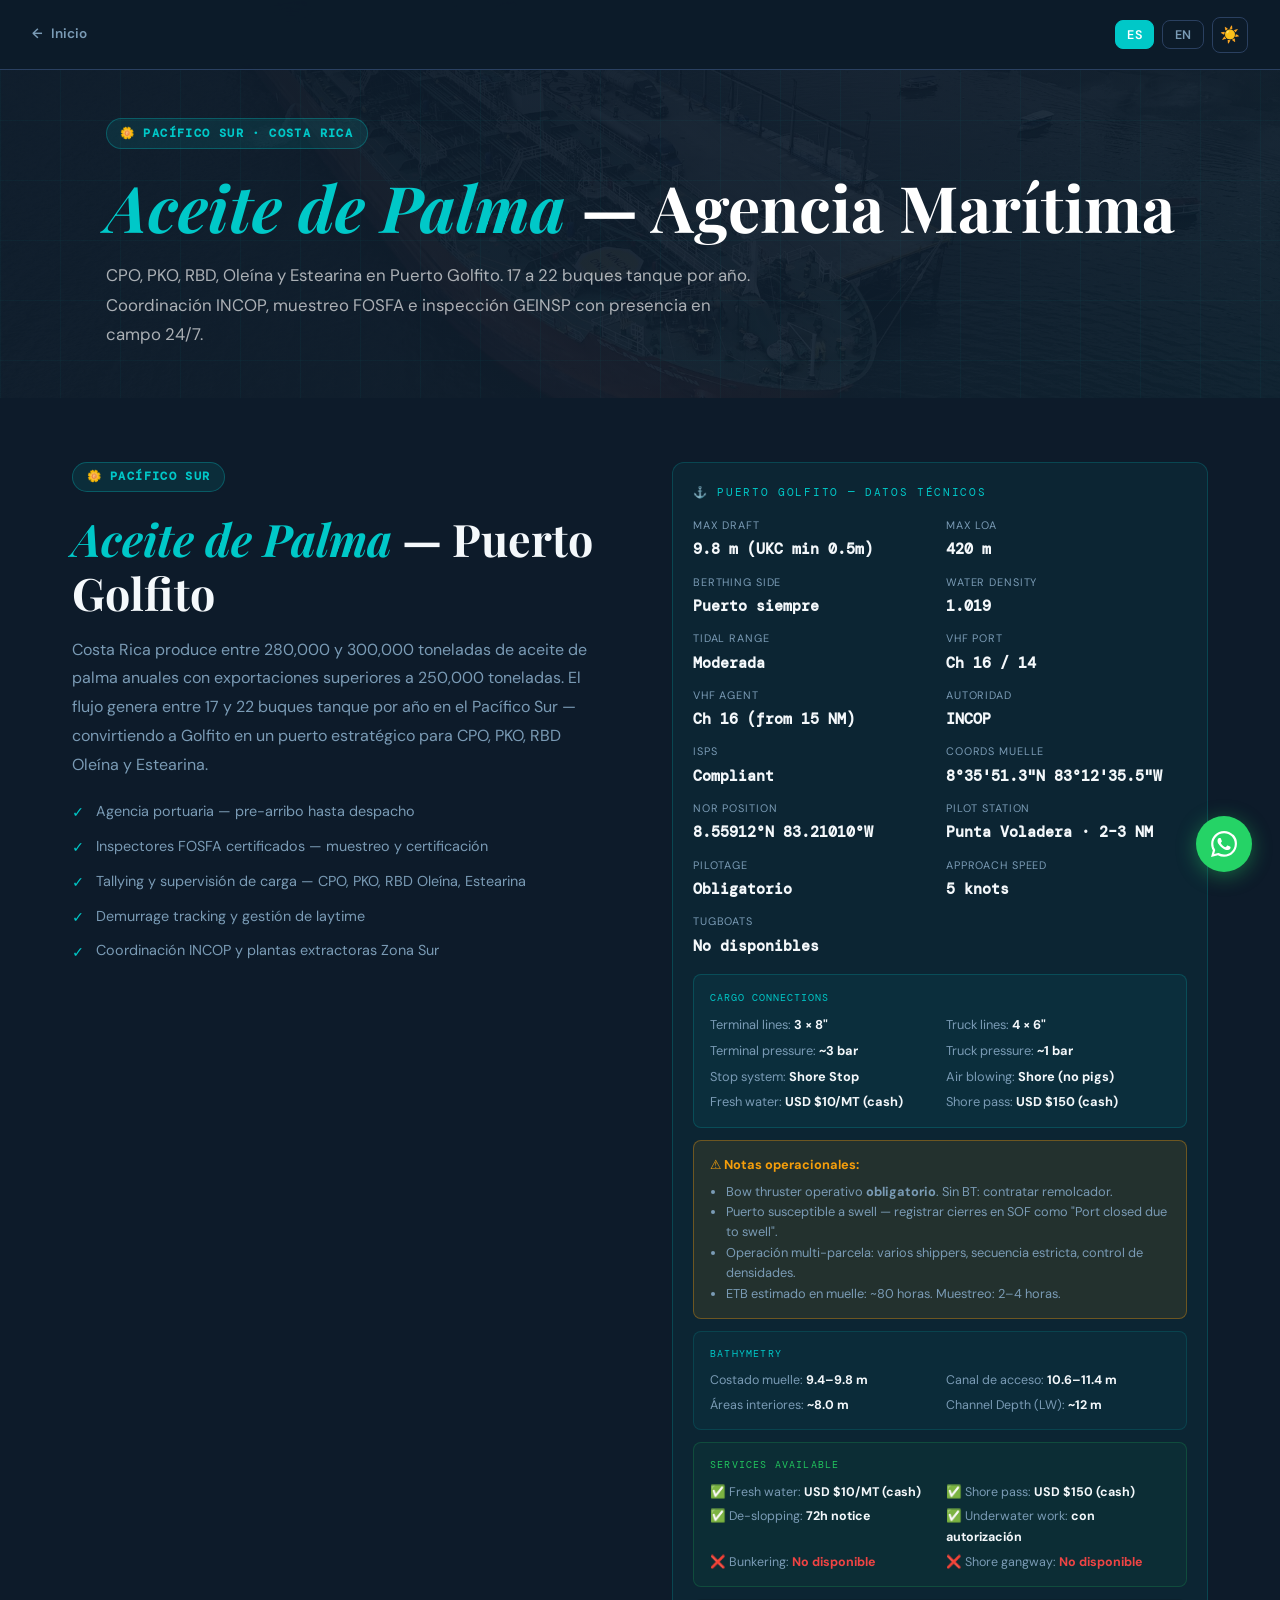
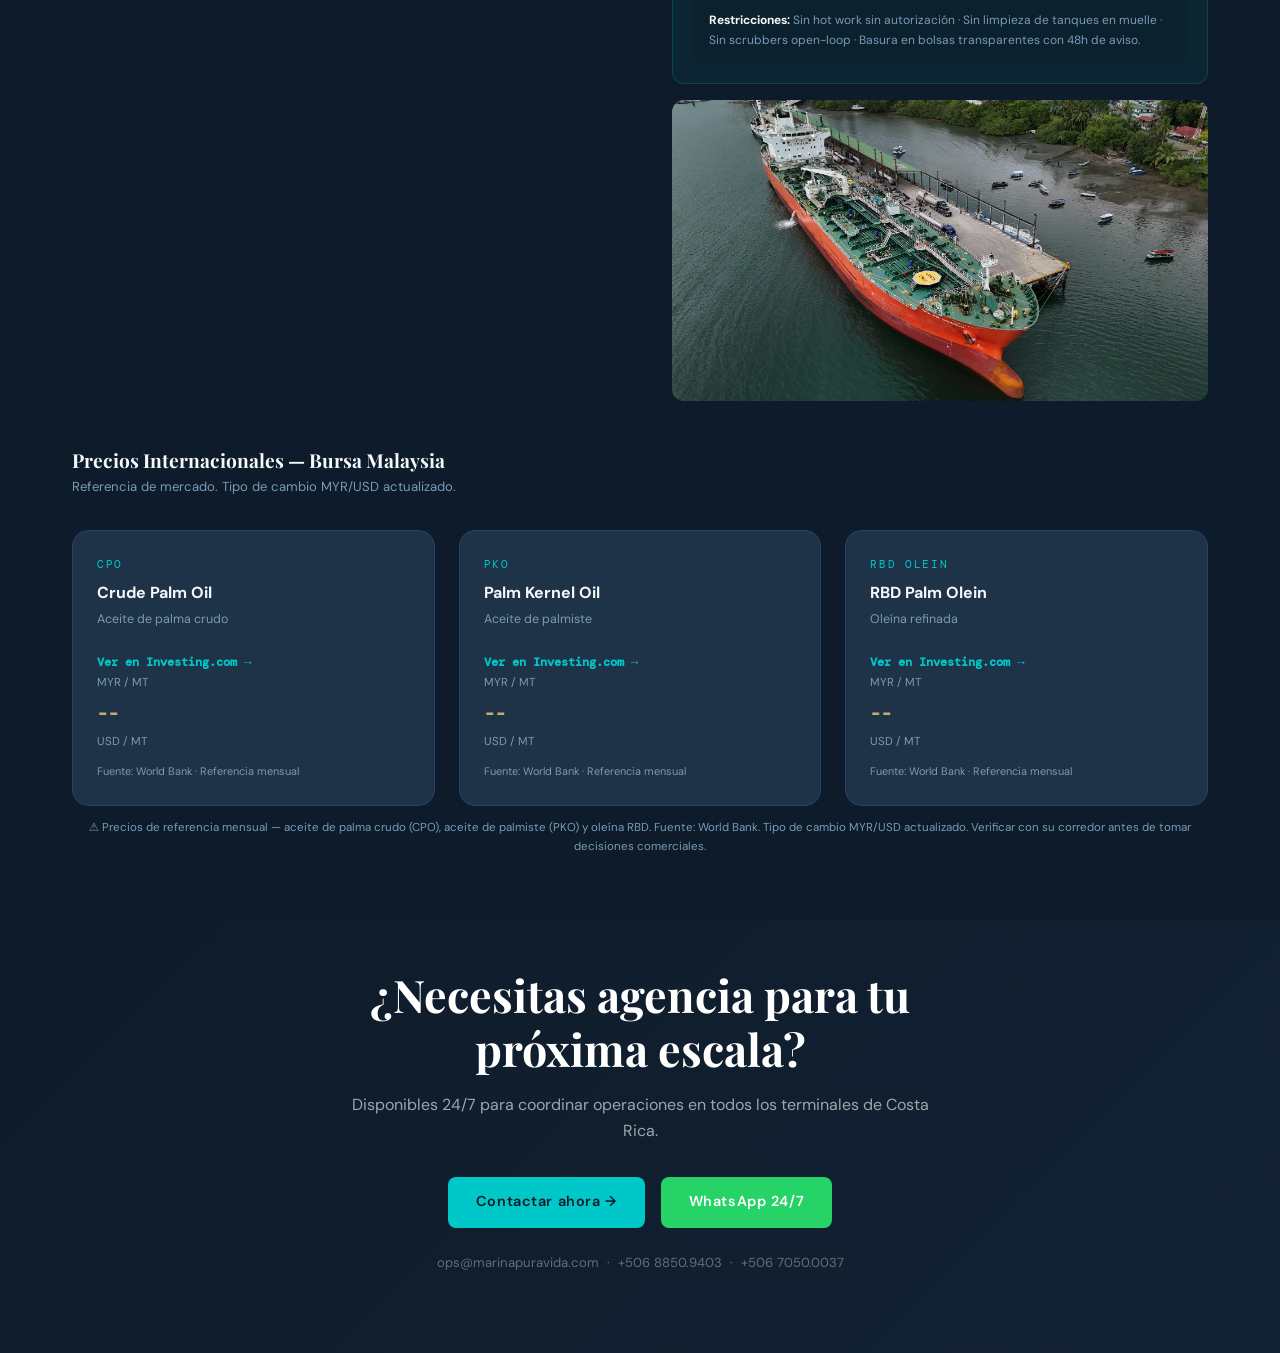
==== palm.html @ 6eb3561d "Add files via upload" ====
<!DOCTYPE html>
<html lang="es" data-theme="dark" data-lang="es">
<head>
  <meta charset="UTF-8">
  <meta name="viewport" content="width=device-width, initial-scale=1.0">
  <title>Palm Oil Shipping Agent — Golfito & Caldera, Costa Rica | Marina Pura Vida</title>
  <meta name="description" content="Specialized palm oil shipping agent in Costa Rica. CPO, PKO, RBD operations at Port Golfito and Caldera. FOSFA sampling, INCOP coordination, 24/7 on-ground presence. 23+ years experience.">
  <meta name="keywords" content="palm oil shipping agent costa rica,CPO tanker golfito,PKO costa rica,RBD olein shipping,aceite palma golfito agencia,FOSFA costa rica,INCOP golfito,palm oil export costa rica,tanker agent golfito caldera">
  <link rel="canonical" href="https://marinapuravida.com/palm.html">
  <link rel="preconnect" href="https://fonts.googleapis.com">
  <link href="https://fonts.googleapis.com/css2?family=Playfair+Display:ital,wght@0,700;1,400&family=DM+Sans:wght@300;400;500;600&family=DM+Mono:wght@400;500&display=swap" rel="stylesheet">
  <link rel="stylesheet" href="assets/css/style.css">
  <style>
    body{background:var(--bg)}
    .tk-nav{position:fixed;top:0;left:0;right:0;z-index:1000;background:var(--nav-bg);backdrop-filter:blur(12px);border-bottom:1px solid var(--border);height:70px;display:flex;align-items:center;padding:0 2rem;justify-content:space-between}
    .tk-nav a{color:var(--text2);font-size:.85rem;font-weight:600;display:flex;align-items:center;gap:.5rem;transition:color .2s;text-decoration:none}
    .tk-nav a:hover{color:var(--cyan)}
    .tk-hero{padding-top:70px;min-height:380px;position:relative;display:flex;align-items:center;overflow:hidden;background:linear-gradient(135deg,var(--navy) 0%,var(--navy-mid) 60%,#0A2535 100%)}
    .tk-hero-bg{position:absolute;inset:0;z-index:0}
    .tk-hero-bg img{width:100%;height:100%;object-fit:cover;opacity:.2;filter:saturate(.6)}
    .tk-hero-bg::after{content:'';position:absolute;inset:0;background:linear-gradient(135deg,rgba(13,27,42,.85) 0%,rgba(13,27,42,.5) 100%)}
    .tk-grid-bg{position:absolute;inset:0;z-index:1;background-image:linear-gradient(rgba(0,200,200,.04) 1px,transparent 1px),linear-gradient(90deg,rgba(0,200,200,.04) 1px,transparent 1px);background-size:60px 60px}
    .tk-hero-c{position:relative;z-index:2;max-width:1200px;margin:0 auto;padding:3rem 2rem}
    .tk-hero-c h1{color:#fff;margin-bottom:1rem}
    .tk-hero-c h1 em{color:var(--cyan);font-style:italic}
    .tk-hero-c p{color:rgba(255,255,255,.65);font-size:1.05rem;max-width:650px;line-height:1.75}
    .stag{display:inline-flex;align-items:center;gap:.5rem;background:rgba(0,200,200,.1);border:1px solid rgba(0,200,200,.3);color:var(--cyan);padding:.3rem .85rem;border-radius:100px;font-size:.72rem;font-weight:700;letter-spacing:.12em;text-transform:uppercase;font-family:var(--font-mono);margin-bottom:1.25rem}
    .tk-sec{padding:4rem 0}
    .tk-sec-alt{background:var(--bg2)}
    .tk-c{max-width:1200px;margin:0 auto;padding:0 2rem}
    .tk-2col{display:grid;grid-template-columns:1fr 1fr;gap:4rem;align-items:start}
    .price-grid{display:grid;grid-template-columns:repeat(3,1fr);gap:1.5rem;margin-top:2rem}
    .price-card{background:var(--surface);border:1px solid var(--border);border-radius:16px;padding:1.5rem;transition:all .25s}
    .price-card:hover{border-color:rgba(0,200,200,.4);box-shadow:0 8px 32px rgba(0,0,0,.15)}
    .pc-lbl{font-family:var(--font-mono);font-size:.7rem;letter-spacing:.15em;text-transform:uppercase;color:var(--cyan);margin-bottom:.4rem}
    .pc-name{font-weight:700;font-size:1rem;color:var(--text);margin-bottom:.2rem}
    .pc-sub{font-size:.78rem;color:var(--muted);margin-bottom:1rem}
    .pc-main{font-family:var(--font-mono);font-size:1.8rem;font-weight:600;color:var(--cyan);line-height:1}
    .pc-unit{font-size:.72rem;color:var(--muted);margin-top:.2rem}
    .pc-src{font-size:.68rem;color:var(--muted);margin-top:.75rem}
    .pc-link a{color:var(--cyan);font-size:.82rem;text-decoration:none;font-weight:600}
    .pd{background:rgba(0,200,200,.06);border:1px solid rgba(0,200,200,.2);border-radius:12px;padding:1.25rem}
    .pd-title{font-family:var(--font-mono);font-size:.7rem;letter-spacing:.15em;text-transform:uppercase;color:var(--cyan);margin-bottom:1rem}
    .pd-grid{display:grid;grid-template-columns:1fr 1fr;gap:.75rem}
    .pd-grid dt{font-size:.68rem;color:var(--muted);text-transform:uppercase;letter-spacing:.08em}
    .pd-grid dd{font-family:var(--font-mono);font-size:.92rem;font-weight:600;color:var(--text);margin-top:.15rem}
    .svc-list{display:flex;flex-direction:column;gap:.6rem;margin-top:1.25rem}
    .svc-i{display:flex;align-items:flex-start;gap:.75rem;font-size:.9rem;color:var(--text2)}
    .svc-ic{color:var(--cyan);flex-shrink:0;margin-top:.1rem}
    .sw-widget{background:var(--surface);border:1px solid var(--border);border-radius:16px;padding:2rem;margin-top:3rem}
    .sw-header{display:flex;align-items:center;justify-content:space-between;margin-bottom:1.5rem;flex-wrap:wrap;gap:1rem}
    .sw-title{color:var(--text);font-family:var(--font-display);font-size:1.2rem}
    .sw-coords{font-family:var(--font-mono);font-size:.7rem;color:var(--muted)}
    .sw-grid{display:grid;grid-template-columns:repeat(4,1fr);gap:1rem}
    .sw-item{background:rgba(255,255,255,.04);border:1px solid rgba(255,255,255,.08);border-radius:10px;padding:1.25rem;text-align:center}
    .sw-lbl{font-size:.68rem;text-transform:uppercase;letter-spacing:.12em;color:var(--muted);margin-bottom:.5rem;font-family:var(--font-mono)}
    .sw-val{font-family:var(--font-mono);font-size:1.8rem;font-weight:600;color:var(--text);line-height:1}
    .sw-unit{font-size:.72rem;color:var(--muted);margin-top:.2rem}
    .sw-card{font-size:.82rem;color:var(--cyan);margin-top:.25rem;font-weight:600}
    .semaforo{margin-top:1.5rem;padding:1.25rem 1.5rem;border-radius:10px;display:flex;align-items:center;gap:1rem;border:1px solid transparent;transition:all .5s}
    .sf-dot{width:18px;height:18px;border-radius:50%;flex-shrink:0;animation:pulse 2s infinite}
    .sf-green {background:rgba(34,197,94,.12);border-color:rgba(34,197,94,.3)}
    .sf-yellow{background:rgba(245,158,11,.12);border-color:rgba(245,158,11,.3)}
    .sf-red   {background:rgba(239,68,68,.12);border-color:rgba(239,68,68,.3)}
    .dot-green {background:#22C55E}
    .dot-yellow{background:#F59E0B}
    .dot-red   {background:#EF4444}
    .sf-txt{flex:1}
    .sf-status{font-weight:700;font-size:.95rem;color:var(--text)}
    .sf-detail{font-size:.82rem;color:rgba(255,255,255,.55);margin-top:.2rem}
    .sf-disc{margin-top:1rem;font-size:.72rem;color:rgba(255,255,255,.3);padding:.75rem;background:rgba(255,255,255,.03);border-radius:8px;line-height:1.6}
    .cta-bar{background:linear-gradient(135deg,var(--navy) 0%,var(--navy-mid) 100%);padding:3rem 2rem;text-align:center}
    .cta-bar h2{color:#fff;margin-bottom:1rem}
    .cta-bar p{color:rgba(255,255,255,.6);margin-bottom:2rem}
    .btn-row{display:flex;gap:1rem;justify-content:center;flex-wrap:wrap}
    @media(max-width:768px){.tk-2col{grid-template-columns:1fr}.price-grid{grid-template-columns:1fr}.sw-grid{grid-template-columns:1fr 1fr}}
    @media(max-width:480px){.sw-grid{grid-template-columns:1fr}}
  
    /* ── Light mode fixes ── */
    [data-theme="light"] .sw-item{background:rgba(0,0,0,.04);border:1px solid rgba(0,0,0,.1)}
    [data-theme="light"] .sw-val{color:#0D1B2A}
    [data-theme="light"] .sw-lbl{color:#4d6a80}
    [data-theme="light"] .sw-unit{color:#4d6a80}
    [data-theme="light"] .sf-detail{color:rgba(0,0,0,.55)}
    [data-theme="light"] .sf-disc{color:rgba(0,0,0,.45);background:rgba(0,0,0,.04)}
    [data-theme="light"] .sf-status{color:#0D1B2A}
    [data-theme="light"] .sw-title{color:#0D1B2A}
    [data-theme="light"] .sw-coords{color:#4d6a80}
    [data-theme="light"] .sw-widget{background:#fff;border-color:rgba(0,0,0,.1)}
    [data-theme="light"] .sw-card{color:var(--cyan-dark)}
    </style>
</head>
<body>

<nav class="tk-nav">
  <a href="index.html">&#8592; <span class="es">Inicio</span><span class="en">Home</span></a>
  <div style="display:flex;gap:.5rem;align-items:center">
    <button class="nav-btn lang-btn lang-active" data-lang="es">ES</button>
    <button class="nav-btn lang-btn" data-lang="en">EN</button>
    <button class="theme-toggle" id="theme-toggle" aria-label="Toggle theme">&#9728;&#65039;</button>
  </div>
</nav>

<section class="tk-hero">
  <div class="tk-hero-bg"><img src="assets/img/tanker-golfito.webp" alt="Palm oil tanker operations Golfito Costa Rica"></div>
  <div class="tk-grid-bg"></div>
  <div class="tk-hero-c">
    <div class="stag">&#127804; <span class="es">Pacífico Sur · Costa Rica</span><span class="en">South Pacific · Costa Rica</span></div>
    <h1><span class="es"><em>Aceite de Palma</em> — Agencia Marítima</span><span class="en"><em>Palm Oil</em> — Maritime Agency</span></h1>
    <p><span class="es">CPO, PKO, RBD, Oleína y Estearina en Puerto Golfito. 17 a 22 buques tanque por año. Coordinación INCOP, muestreo FOSFA e inspección GEINSP con presencia en campo 24/7.</span><span class="en">CPO, PKO, RBD, Olein and Stearin at Port Golfito. 17 to 22 tanker vessels per year. INCOP coordination, FOSFA sampling and GEINSP inspection with 24/7 on-ground presence.</span></p>
  </div>
</section>

<!-- PACIFIC / GOLFITO -->
<section class="tk-sec">
  <div class="tk-c">
    <div class="tk-2col">
      <div>
        <div class="stag">&#127804; <span class="es">Pac&iacute;fico Sur</span><span class="en">South Pacific</span></div>
        <h2><span class="es"><em style="font-style:italic;color:var(--cyan)">Aceite de Palma</em> &mdash; Puerto Golfito</span><span class="en"><em style="font-style:italic;color:var(--cyan)">Palm Oil</em> &mdash; Port Golfito</span></h2>
        <p style="color:var(--text2);margin-top:1rem;line-height:1.8"><span class="es">Costa Rica produce entre 280,000 y 300,000 toneladas de aceite de palma anuales con exportaciones superiores a 250,000 toneladas. El flujo genera entre 17 y 22 buques tanque por a&ntilde;o en el Pac&iacute;fico Sur &mdash; convirtiendo a Golfito en un puerto estrat&eacute;gico para CPO, PKO, RBD Ole&iacute;na y Estearina.</span><span class="en">Costa Rica produces 280,000&ndash;300,000 tons of palm oil annually with exports exceeding 250,000 tons. The flow generates 17 to 22 tanker vessels per year in the South Pacific &mdash; making Golfito a strategic port for CPO, PKO, RBD Olein and Stearin.</span></p>
        <div class="svc-list">
          <div class="svc-i"><span class="svc-ic">&#10003;</span><span><span class="es">Agencia portuaria &mdash; pre-arribo hasta despacho</span><span class="en">Port agency &mdash; pre-arrival to departure</span></span></div>
          <div class="svc-i"><span class="svc-ic">&#10003;</span><span><span class="es">Inspectores FOSFA certificados &mdash; muestreo y certificaci&oacute;n</span><span class="en">FOSFA certified inspectors &mdash; sampling and certification</span></span></div>
          <div class="svc-i"><span class="svc-ic">&#10003;</span><span><span class="es">Tallying y supervisi&oacute;n de carga &mdash; CPO, PKO, RBD Ole&iacute;na, Estearina</span><span class="en">Tallying and cargo supervision &mdash; CPO, PKO, RBD Olein, Stearin</span></span></div>
          <div class="svc-i"><span class="svc-ic">&#10003;</span><span><span class="es">Demurrage tracking y gesti&oacute;n de laytime</span><span class="en">Demurrage tracking and laytime management</span></span></div>
          <div class="svc-i"><span class="svc-ic">&#10003;</span><span><span class="es">Coordinaci&oacute;n INCOP y plantas extractoras Zona Sur</span><span class="en">INCOP and South Zone extraction plant coordination</span></span></div>
        </div>
      </div>
      <div>
        <div class="pd">
          <div class="pd-title">&#9875; Puerto Golfito &mdash; <span class="es">Datos T&eacute;cnicos</span><span class="en">Technical Data</span></div>
          <dl class="pd-grid">
            <div><dt>Max Draft</dt><dd>9.8 m (UKC min 0.5m)</dd></div>
            <div><dt>Max LOA</dt><dd>420 m</dd></div>
            <div><dt>Berthing Side</dt><dd><span class="es">Puerto siempre</span><span class="en">Port Side Always</span></div>
            <div><dt>Water Density</dt><dd>1.019</dd></div>
            <div><dt>Tidal Range</dt><dd><span class="es">Moderada</span><span class="en">Moderate</span></dd></div>
            <div><dt>VHF Port</dt><dd>Ch 16 / 14</dd></div>
            <div><dt>VHF Agent</dt><dd>Ch 16 (from 15 NM)</dd></div>
            <div><dt>Autoridad</dt><dd>INCOP</dd></div>
            <div><dt>ISPS</dt><dd>Compliant</dd></div>
            <div><dt><span class="es">Coords Muelle</span><span class="en">Wharf Coords</span></dt><dd>8°35'51.3"N 83°12'35.5"W</dd></div>
            <div><dt>NOR Position</dt><dd>8.55912°N 83.21010°W</dd></div>
            <div><dt>Pilot Station</dt><dd>Punta Voladera · 2–3 NM</dd></div>
            <div><dt>Pilotage</dt><dd><span class="es">Obligatorio</span><span class="en">Mandatory</span></dd></div>
            <div><dt>Approach Speed</dt><dd>5 knots</dd></div>
            <div><dt>Tugboats</dt><dd><span class="es">No disponibles</span><span class="en">Not available</span></dd></div>
          </dl>

          <!-- Cargo connections -->
          <div style="margin-top:1rem;background:rgba(0,200,200,.06);border:1px solid rgba(0,200,200,.2);border-radius:8px;padding:.875rem 1rem;font-size:.8rem;line-height:1.7">
            <div style="font-family:var(--font-mono);font-size:.63rem;letter-spacing:.1em;color:var(--cyan);margin-bottom:.5rem">CARGO CONNECTIONS</div>
            <div style="display:grid;grid-template-columns:1fr 1fr;gap:.25rem .75rem">
              <div><span style="color:var(--muted)">Terminal lines:</span> <strong>3 × 8"</strong></div>
              <div><span style="color:var(--muted)">Truck lines:</span> <strong>4 × 6"</strong></div>
              <div><span style="color:var(--muted)">Terminal pressure:</span> <strong>~3 bar</strong></div>
              <div><span style="color:var(--muted)">Truck pressure:</span> <strong>~1 bar</strong></div>
              <div><span style="color:var(--muted)">Stop system:</span> <strong>Shore Stop</strong></div>
              <div><span style="color:var(--muted)">Air blowing:</span> <strong>Shore (no pigs)</strong></div>
              <div><span style="color:var(--muted)">Fresh water:</span> <strong>USD $10/MT (cash)</strong></div>
              <div><span style="color:var(--muted)">Shore pass:</span> <strong>USD $150 (cash)</strong></div>
            </div>
          </div>

          <div style="margin-top:.75rem;background:rgba(245,158,11,0.1);border:1px solid rgba(245,158,11,0.35);border-radius:8px;padding:0.85rem 1rem;font-size:0.8rem;line-height:1.6;">
            <span style="color:#F59E0B;font-weight:700;">&#9888;&#65039; <span class="es">Notas operacionales</span><span class="en">Operational notes</span>:</span>
            <ul style="margin-top:.4rem;margin-left:1rem;color:var(--text2)">
              <li><span class="es">Bow thruster operativo <strong>obligatorio</strong>. Sin BT: contratar remolcador.</span><span class="en">Operative bow thruster <strong>mandatory</strong>. Without BT: hire tug.</span></li>
              <li><span class="es">Puerto susceptible a swell — registrar cierres en SOF como "Port closed due to swell".</span><span class="en">Port susceptible to swell — log closures in SOF as "Port closed due to swell".</span></li>
              <li><span class="es">Operación multi-parcela: varios shippers, secuencia estricta, control de densidades.</span><span class="en">Multi-parcel operation: multiple shippers, strict sequence, density control.</span></li>
              <li><span class="es">ETB estimado en muelle: ~80 horas. Muestreo: 2–4 horas.</span><span class="en">Estimated time alongside: ~80 hours. Sampling time: 2–4 hours.</span></li>
            </ul>
          </div>

          <!-- Bathymetry -->
          <div style="margin-top:.75rem;background:rgba(0,200,200,.04);border:1px solid rgba(0,200,200,.15);border-radius:8px;padding:.875rem 1rem;font-size:.78rem">
            <div style="font-family:var(--font-mono);font-size:.62rem;letter-spacing:.12em;color:var(--cyan);margin-bottom:.5rem">BATHYMETRY</div>
            <div style="display:grid;grid-template-columns:1fr 1fr;gap:.25rem .75rem;color:var(--text2)">
              <div><span class="es">Costado muelle:</span><span class="en">Alongside berth:</span> <strong style="color:var(--text)">9.4–9.8 m</strong></div>
              <div><span class="es">Canal de acceso:</span><span class="en">Channel approach:</span> <strong style="color:var(--text)">10.6–11.4 m</strong></div>
              <div><span class="es">Áreas interiores:</span><span class="en">Inner areas:</span> <strong style="color:var(--text)">~8.0 m</strong></div>
              <div>Channel Depth (LW): <strong style="color:var(--text)">~12 m</strong></div>
            </div>
          </div>

          <!-- Services -->
          <div style="margin-top:.75rem;background:rgba(34,197,94,.05);border:1px solid rgba(34,197,94,.2);border-radius:8px;padding:.875rem 1rem;font-size:.78rem">
            <div style="font-family:var(--font-mono);font-size:.62rem;letter-spacing:.12em;color:#22C55E;margin-bottom:.5rem">SERVICES AVAILABLE</div>
            <div style="display:grid;grid-template-columns:1fr 1fr;gap:.25rem .75rem;color:var(--text2)">
              <div>&#x2705; Fresh water: <strong style="color:var(--text)">USD $10/MT (cash)</strong></div>
              <div>&#x2705; Shore pass: <strong style="color:var(--text)">USD $150 (cash)</strong></div>
              <div>&#x2705; De-slopping: <strong style="color:var(--text)">72h notice</strong></div>
              <div>&#x2705; Underwater work: <strong style="color:var(--text)"><span class="es">con autorización</span><span class="en">with permission</span></strong></div>
              <div>&#x274C; Bunkering: <strong style="color:#EF4444"><span class="es">No disponible</span><span class="en">Not available</span></strong></div>
              <div>&#x274C; Shore gangway: <strong style="color:#EF4444"><span class="es">No disponible</span><span class="en">Not available</span></strong></div>
            </div>
          </div>

          <!-- Safety -->
          <div style="margin-top:.75rem;font-size:.75rem;color:var(--text2);line-height:1.65;background:rgba(0,0,0,.1);border-radius:8px;padding:.75rem 1rem">
            <strong style="color:var(--text)"><span class="es">Restricciones:</span><span class="en">Restrictions:</span></strong>
            <span class="es"> Sin hot work sin autorización · Sin limpieza de tanques en muelle · Sin scrubbers open-loop · Basura en bolsas transparentes con 48h de aviso.</span>
            <span class="en"> No hot work without authorization · No tank cleaning at berth · No open-loop scrubbers · Garbage in clear bags with 48h notice.</span>
          </div>

        </div>
        <img src="assets/img/tanker-golfito.webp" alt="Palm oil tanker Golfito Costa Rica" style="width:100%;border-radius:12px;aspect-ratio:16/9;object-fit:cover;margin-top:1rem">
      </div>
    </div>

    <!-- Commodity Prices -->
    <div style="margin-top:3rem">
      <div style="display:flex;align-items:center;justify-content:space-between;flex-wrap:wrap;gap:1rem;margin-bottom:.5rem">
        <div>
          <h3 style="font-size:1.2rem"><span class="es">Precios Internacionales &mdash; Bursa Malaysia</span><span class="en">International Prices &mdash; Bursa Malaysia</span></h3>
          <p style="color:var(--muted);font-size:.82rem;margin-top:.25rem"><span class="es">Referencia de mercado. Tipo de cambio MYR/USD actualizado.</span><span class="en">Market reference. MYR/USD exchange rate updated.</span></p>
        </div>
        <span id="prices-updated" style="font-family:var(--font-mono);font-size:.72rem;color:var(--muted)"></span>
      </div>
      <div class="price-grid">
        <div class="price-card">
          <div class="pc-lbl">CPO</div>
          <div class="pc-name">Crude Palm Oil</div>
          <div class="pc-sub"><span class="es">Aceite de palma crudo</span><span class="en">Crude palm oil</span></div>
          <div class="pc-main" id="cpo-myr" style="font-size:1.5rem;">--</div>
          <div class="pc-unit">MYR / MT</div>
          <div style="margin-top:.5rem;font-family:var(--font-mono);font-size:1.1rem;color:var(--gold);font-weight:600" id="cpo-usd">--</div>
          <div class="pc-unit">USD / MT</div>
          <div class="pc-src"><span class="es">Fuente: World Bank · Referencia mensual</span><span class="en">Source: World Bank · Monthly reference</span></div>
        </div>
        <div class="price-card">
          <div class="pc-lbl">PKO</div>
          <div class="pc-name">Palm Kernel Oil</div>
          <div class="pc-sub"><span class="es">Aceite de palmiste</span><span class="en">Palm kernel oil</span></div>
          <div class="pc-main" id="pko-myr" style="font-size:1.5rem;">--</div>
          <div class="pc-unit">MYR / MT</div>
          <div style="margin-top:.5rem;font-family:var(--font-mono);font-size:1.1rem;color:var(--gold);font-weight:600" id="pko-usd">--</div>
          <div class="pc-unit">USD / MT</div>
          <div class="pc-src"><span class="es">Fuente: World Bank · Referencia mensual</span><span class="en">Source: World Bank · Monthly reference</span></div>
        </div>
        <div class="price-card">
          <div class="pc-lbl">RBD OLEIN</div>
          <div class="pc-name">RBD Palm Olein</div>
          <div class="pc-sub"><span class="es">Ole&iacute;na refinada</span><span class="en">Refined palm olein</span></div>
          <div class="pc-main" id="olein-myr" style="font-size:1.5rem;">--</div>
          <div class="pc-unit">MYR / MT</div>
          <div style="margin-top:.5rem;font-family:var(--font-mono);font-size:1.1rem;color:var(--gold);font-weight:600" id="olein-usd">--</div>
          <div class="pc-unit">USD / MT</div>
          <div class="pc-src"><span class="es">Fuente: World Bank · Referencia mensual</span><span class="en">Source: World Bank · Monthly reference</span></div>
        </div>
      </div>
      <p style="font-size:.72rem;color:var(--muted);margin-top:.75rem;text-align:center">
        <span class="es">&#9888;&#65039; Precios de referencia mensual &mdash; aceite de palma crudo (CPO), aceite de palmiste (PKO) y ole&iacute;na RBD. Fuente: World Bank. Tipo de cambio MYR/USD actualizado. Verificar con su corredor antes de tomar decisiones comerciales.</span>
        <span class="en">&#9888;&#65039; Monthly reference prices &mdash; crude palm oil (CPO), palm kernel oil (PKO) and RBD olein. Source: World Bank. MYR/USD exchange rate updated. Verify with your broker before making commercial decisions.</span>
      </p>
    </div>
  </div>
</section>

<!-- CTA -->
<section class="cta-bar">
  <div style="max-width:600px;margin:0 auto">
    <h2><span class="es">&#191;Necesitas agencia para tu pr&oacute;xima escala?</span><span class="en">Need agency for your next port call?</span></h2>
    <p><span class="es">Disponibles 24/7 para coordinar operaciones en todos los terminales de Costa Rica.</span><span class="en">Available 24/7 to coordinate operations at all Costa Rican terminals.</span></p>
    <div class="btn-row">
      <a href="index.html#contact" class="btn btn-primary"><span class="es">Contactar ahora &rarr;</span><span class="en">Contact us now &rarr;</span></a>
      <a href="https://wa.me/50688509403?text=Hola%20MPV%2C%20necesito%20agencia%20para%20tanquero" target="_blank" rel="noopener" class="btn" style="background:#25D366;color:#fff">WhatsApp 24/7</a>
    </div>
    <p style="margin-top:1.5rem;font-size:.82rem;color:rgba(255,255,255,.35)">ops@marinapuravida.com &nbsp;&middot;&nbsp; +506 8850.9403 &nbsp;&middot;&nbsp; +506 7050.0037</p>
  </div>
</section>

<a id="wa-float" href="https://wa.me/50688509403" target="_blank" rel="noopener" aria-label="WhatsApp">
  <svg viewBox="0 0 24 24" fill="currentColor" width="26" height="26"><path d="M17.472 14.382c-.297-.149-1.758-.867-2.03-.967-.273-.099-.471-.148-.67.15-.197.297-.767.966-.94 1.164-.173.199-.347.223-.644.075-.297-.15-1.255-.463-2.39-1.475-.883-.788-1.48-1.761-1.653-2.059-.173-.297-.018-.458.13-.606.134-.133.298-.347.446-.52.149-.174.198-.298.298-.497.099-.198.05-.371-.025-.52-.075-.149-.669-1.612-.916-2.207-.242-.579-.487-.5-.669-.51-.173-.008-.371-.01-.57-.01-.198 0-.52.074-.792.372-.272.297-1.04 1.016-1.04 2.479 0 1.462 1.065 2.875 1.213 3.074.149.198 2.096 3.2 5.077 4.487.709.306 1.262.489 1.694.625.712.227 1.36.195 1.871.118.571-.085 1.758-.719 2.006-1.413.248-.694.248-1.289.173-1.413-.074-.124-.272-.198-.57-.347m-5.421 7.403h-.004a9.87 9.87 0 01-5.031-1.378l-.361-.214-3.741.982.998-3.648-.235-.374a9.86 9.86 0 01-1.51-5.26c.001-5.45 4.436-9.884 9.888-9.884 2.64 0 5.122 1.03 6.988 2.898a9.825 9.825 0 012.893 6.994c-.003 5.45-4.437 9.884-9.885 9.884m8.413-18.297A11.815 11.815 0 0012.05 0C5.495 0 .16 5.335.157 11.892c0 2.096.547 4.142 1.588 5.945L.057 24l6.305-1.654a11.882 11.882 0 005.683 1.448h.005c6.554 0 11.89-5.335 11.893-11.893A11.821 11.821 0 0020.885 3.488"/></svg>
</a>

<script src="assets/js/main.js"></script>
<script>
var RECOPE_LAT=10.00886,RECOPE_LON=-83.07780;
var DIRS=['N','NNE','NE','ENE','E','ESE','SE','SSE','S','SSW','SW','WSW','W','WNW','NW','NNW'];
function degCard(d){return DIRS[Math.round(((d%360)+360)%360/22.5)%16];}

// Sector IDs mapped to degree ranges
var SECTORS=[
  {id:'s-n',   from:337.5, to:22.5,  risk:'danger'},
  {id:'s-nne', from:22.5,  to:45,    risk:'danger'},
  {id:'s-ne',  from:45,    to:67.5,  risk:'caution'},
  {id:'s-ene', from:67.5,  to:90,    risk:'caution'},
  {id:'s-e',   from:90,    to:112.5, risk:'ok'},
  {id:'s-ese', from:112.5, to:135,   risk:'ok'},
  {id:'s-se',  from:135,   to:157.5, risk:'ok'},
  {id:'s-sse', from:157.5, to:180,   risk:'ok'},
  {id:'s-s',   from:180,   to:202.5, risk:'ok'},
  {id:'s-ssw', from:202.5, to:225,   risk:'ok'},
  {id:'s-sw',  from:225,   to:247.5, risk:'ok'},
  {id:'s-wsw', from:247.5, to:270,   risk:'ok'},
  {id:'s-w',   from:270,   to:292.5, risk:'ok'},
  {id:'s-wnw', from:292.5, to:315,   risk:'caution'},
  {id:'s-nw',  from:315,   to:337.5, risk:'danger'},
  {id:'s-nnw', from:337.5, to:360,   risk:'danger'}
];

function inSector(deg, from, to){
  var d=((deg%360)+360)%360;
  if(from>to) return d>=from||d<to; // wraps around 0
  return d>=from&&d<to;
}

function getActiveSector(deg){
  for(var i=0;i<SECTORS.length;i++){
    if(inSector(deg,SECTORS[i].from,SECTORS[i].to)) return SECTORS[i];
  }
  return null;
}

function highlightSector(deg){
  // Reset all sectors to base opacity
  SECTORS.forEach(function(s){
    var el=document.getElementById(s.id);
    if(!el) return;
    if(s.risk==='danger') el.style.fill='rgba(239,68,68,0.2)';
    else if(s.risk==='caution') el.style.fill='rgba(245,158,11,0.12)';
    else el.style.fill='rgba(34,197,94,0.08)';
  });
  // Highlight active sector
  var active=getActiveSector(deg);
  if(active){
    var el=document.getElementById(active.id);
    if(el){
      if(active.risk==='danger') el.style.fill='rgba(239,68,68,0.55)';
      else if(active.risk==='caution') el.style.fill='rgba(245,158,11,0.45)';
      else el.style.fill='rgba(34,197,94,0.4)';
    }
  }
}

function rotateArrow(id, deg){
  var el=document.getElementById(id);
  if(el) el.setAttribute('transform','rotate('+deg+', 140, 140)');
}

function swellRisk(dir,h){
  var d=((dir%360)+360)%360;
  var danger=(d>=315||d<=45);
  var caution=(d>45&&d<=90)||(d>=270&&d<315);
  if(danger&&h>=1.0) return{lvl:'red',
    es:'Atención — Swell cuadrante N/NW/NE con altura ≥1.0m. Consultar práctico.',
    en:'Attention — Swell from N/NW/NE quadrant ≥1.0m. Consult pilot.'};
  if(danger&&h>=0.5) return{lvl:'yellow',
    es:'Monitorear — Swell del cuadrante norte con altura moderada.',
    en:'Monitor — Swell from northern quadrant with moderate height.'};
  if(caution&&h>=1.2) return{lvl:'yellow',
    es:'Monitorear — Altura de ola elevada.',
    en:'Monitor — Elevated wave height.'};
  return{lvl:'green',
    es:'Condiciones favorables — Swell fuera del cuadrante de atención.',
    en:'Favorable conditions — Swell outside attention quadrant.'};
}

async function loadSwell(){
  try{
    var r1=await fetch('https://marine-api.open-meteo.com/v1/marine?latitude='+RECOPE_LAT+'&longitude='+RECOPE_LON+'&current=wave_height,wave_direction,wave_period&timezone=America/Costa_Rica');
    var r2=await fetch('https://api.open-meteo.com/v1/forecast?latitude='+RECOPE_LAT+'&longitude='+RECOPE_LON+'&current=wind_speed_10m,wind_direction_10m&wind_speed_unit=kn&timezone=America/Costa_Rica');
    var d1=await r1.json(),d2=await r2.json();
    var c=d1.current,w=d2.current;
    var h=c.wave_height,dir=c.wave_direction,per=c.wave_period;
    var ws=w.wind_speed_10m,wd=w.wind_direction_10m;

    // Update data fields
    document.getElementById('sw-height').textContent=h!=null?h.toFixed(1):'--';
    document.getElementById('sw-dir').textContent=dir!=null?Math.round(dir)+'°':'--°';
    document.getElementById('sw-dir-card').textContent=dir!=null?degCard(dir):'--';
    document.getElementById('sw-period').textContent=per!=null?Math.round(per):'--';
    document.getElementById('sw-wind').textContent=ws!=null?Math.round(ws):'--';
    document.getElementById('sw-wind-card').textContent=wd!=null?degCard(wd):'--';

    // Rotate arrows on rose
    if(dir!=null) rotateArrow('arrow-swell-g', dir);
    if(wd!=null)  rotateArrow('arrow-wind-g', wd);

    // Highlight active swell sector
    if(dir!=null) highlightSector(dir);

    // Semaforo
    if(h!=null&&dir!=null){
      var risk=swellRisk(dir,h);
      var lang=document.documentElement.getAttribute('data-lang')||'es';
      var box=document.getElementById('sf-box'),dot=document.getElementById('sf-dot');
      box.className='semaforo sf-'+risk.lvl;
      dot.className='sf-dot dot-'+risk.lvl;
      document.getElementById('sf-status').innerHTML=
        risk.lvl==='green'?'<span class="es">Condiciones favorables</span><span class="en">Favorable conditions</span>':
        risk.lvl==='yellow'?'<span class="es">Monitorear</span><span class="en">Monitor</span>':
        '<span class="es">Atención</span><span class="en">Attention</span>';
      document.getElementById('sf-detail').innerHTML=
        '<span class="es">'+risk.es+'</span><span class="en">'+risk.en+'</span>';
      if(window.applyLang) applyLang(lang);
    }

    var now=new Date().toLocaleTimeString('es-CR',{hour:'2-digit',minute:'2-digit'});
    var u=document.getElementById('swell-updated');
    if(u) u.textContent=(document.documentElement.getAttribute('data-lang')==='es'?'Actualizado: ':'Updated: ')+now;
  }catch(e){console.warn('Swell error',e);}
}

async function getMyrRate(){
  try{
    var r=await fetch('https://api.exchangerate-api.com/v4/latest/MYR');
    var d=await r.json();
    return d.rates&&d.rates.USD?d.rates.USD:0.213;
  }catch(e){return 0.213;}
}

async function loadPrices(){
  try{
    // World Bank Commodity Price API - monthly reference
    // PPOIL = Palm Oil (USD/MT), PPOILKE = Palm Kernel Oil, POILBRE = Brent
    var wbUrl='https://api.worldbank.org/v2/en/indicator/PCOPP?mrv=1&format=json';
    // Use correct indicators
    var palmUrl='https://api.worldbank.org/v2/en/indicator/PPOIL?mrv=3&format=json';
    var brentUrl='https://api.worldbank.org/v2/en/indicator/POILBRE?mrv=3&format=json';

    var myrRate=await getMyrRate();

    var [palmRes,brentRes]=await Promise.all([
      fetch(palmUrl),
      fetch(brentUrl)
    ]);
    var palmData=await palmRes.json();
    var brentData=await brentRes.json();

    // Extract latest non-null value
    function getLatest(data){
      if(!data||!data[1]) return null;
      for(var i=0;i<data[1].length;i++){
        if(data[1][i].value!=null) return {val:data[1][i].value, date:data[1][i].date};
      }
      return null;
    }

    var palmVal=getLatest(palmData);
    var brentVal=getLatest(brentData);

    var lang=document.documentElement.getAttribute('data-lang')||'es';

    if(palmVal){
      var usdPerMT=palmVal.val;
      // Convert USD/MT to MYR/MT using inverse rate
      var myrPerMT=usdPerMT/myrRate;
      var fmtMYR=Math.round(myrPerMT).toLocaleString();
      var fmtUSD=Math.round(usdPerMT).toLocaleString();

      // CPO - use palm oil price
      var cpoMyr=document.getElementById('cpo-myr');
      var cpoUsd=document.getElementById('cpo-usd');
      if(cpoMyr) cpoMyr.textContent=fmtMYR;
      if(cpoUsd) cpoUsd.textContent='USD '+fmtUSD;

      // PKO typically ~30-40% higher than CPO
      var pkoUSD=Math.round(usdPerMT*1.35);
      var pkoMYR=Math.round(pkoUSD/myrRate);
      var pkoMyrEl=document.getElementById('pko-myr');
      var pkoUsdEl=document.getElementById('pko-usd');
      if(pkoMyrEl) pkoMyrEl.textContent=pkoMYR.toLocaleString();
      if(pkoUsdEl) pkoUsdEl.textContent='USD '+pkoUSD.toLocaleString();

      // RBD Olein typically ~5-10% higher than CPO
      var oleinUSD=Math.round(usdPerMT*1.07);
      var oleinMYR=Math.round(oleinUSD/myrRate);
      var oleinMyrEl=document.getElementById('olein-myr');
      var oleinUsdEl=document.getElementById('olein-usd');
      if(oleinMyrEl) oleinMyrEl.textContent=oleinMYR.toLocaleString();
      if(oleinUsdEl) oleinUsdEl.textContent='USD '+oleinUSD.toLocaleString();

      // Add date note
      var u=document.getElementById('prices-updated');
      if(u) u.textContent=(lang==='es'?'Ref. mensual: ':'Monthly ref.: ')+palmVal.date;
    }

    if(brentVal){
      var brentEl=document.getElementById('brent-usd');
      if(brentEl) brentEl.textContent=brentVal.val.toFixed(2);
    }

  }catch(e){
    console.warn('Prices error:',e);
    // Fallback: show link to Investing.com
    var lang=document.documentElement.getAttribute('data-lang')||'es';
    var link='<a href="https://www.investing.com/commodities/palm-oil" target="_blank" rel="noopener" style="color:var(--cyan);font-size:.78rem;text-decoration:none;">'+(lang==='es'?'Ver en Investing.com →':'View on Investing.com →')+'</a>';
    ['cpo-myr','pko-myr','olein-myr'].forEach(function(id){
      var el=document.getElementById(id);
      if(el) el.innerHTML=link;
    });
  }
}

document.addEventListener('DOMContentLoaded',function(){
  loadSwell();
  loadPrices();
  setInterval(loadSwell,15*60*1000);
  setInterval(loadPrices,30*60*1000);
});
</script>
</body>
---- assets/css/style.css ----
/* ============================================================
   MARINA PURA VIDA — Main Stylesheet
   marinapuravida.com
   ============================================================ */

/* --- Google Fonts --- */
@import url('https://fonts.googleapis.com/css2?family=Playfair+Display:ital,wght@0,700;1,400&family=DM+Sans:wght@300;400;500;600&family=DM+Mono:wght@400;500&display=swap');

/* --- CSS Variables --- */
:root {
  /* Brand Colors */
  --cyan:       #00C8C8;
  --cyan-dark:  #009EA0;
  --navy:       #0D1B2A;
  --navy-mid:   #132233;
  --navy-light: #1E3248;
  --gold:       #C8A96E;
  --white:      #F4F8FB;
  --muted:      #7A9BB5;

  /* Light Mode */
  --bg:         #F4F8FB;
  --bg2:        #E8EFF6;
  --surface:    #FFFFFF;
  --text:       #0D1B2A;
  --text2:      #3A5068;
  --border:     #CBD8E5;
  --nav-bg:     rgba(244,248,251,0.95);

  /* Typography */
  --font-display: 'Playfair Display', Georgia, serif;
  --font-body:    'DM Sans', system-ui, sans-serif;
  --font-mono:    'DM Mono', monospace;

  /* Spacing */
  --section-pad: 5rem 0;
  --radius:      8px;
  --radius-lg:   16px;
  --shadow:      0 4px 24px rgba(13,27,42,0.08);
  --shadow-lg:   0 8px 48px rgba(13,27,42,0.14);

  /* Transitions */
  --trans: 0.25s cubic-bezier(0.4,0,0.2,1);
}

[data-theme="dark"] {
  --bg:       #0D1B2A;
  --bg2:      #132233;
  --surface:  #1E3248;
  --text:     #F4F8FB;
  --text2:    #7A9BB5;
  --border:   #2A4060;
  --nav-bg:   rgba(13,27,42,0.97);
  --shadow:   0 4px 24px rgba(0,0,0,0.3);
  --shadow-lg: 0 8px 48px rgba(0,0,0,0.5);
}

/* --- Reset & Base --- */
*, *::before, *::after { box-sizing: border-box; margin: 0; padding: 0; }

html { scroll-behavior: smooth; font-size: 16px; }

body {
  font-family: var(--font-body);
  background: var(--bg);
  color: var(--text);
  line-height: 1.65;
  transition: background var(--trans), color var(--trans);
  overflow-x: hidden;
}

img { display: block; max-width: 100%; height: auto; }
a { color: var(--cyan); text-decoration: none; transition: color var(--trans); }
a:hover { color: var(--cyan-dark); }

/* --- Typography --- */
h1, h2, h3, h4 {
  font-family: var(--font-display);
  line-height: 1.2;
  color: var(--text);
}
h1 { font-size: clamp(2.4rem, 5vw, 4rem); }
h2 { font-size: clamp(1.8rem, 3.5vw, 2.8rem); }
h3 { font-size: clamp(1.2rem, 2.5vw, 1.6rem); }
h4 { font-size: 1.1rem; }

.italic { font-style: italic; }
.cyan { color: var(--cyan); }
.gold { color: var(--gold); }
.muted { color: var(--muted); }
.mono { font-family: var(--font-mono); font-size: 0.85em; }

/* --- Layout --- */
.container {
  max-width: 1200px;
  margin: 0 auto;
  padding: 0 1.5rem;
}
.section { padding: var(--section-pad); }
.section-sm { padding: 3rem 0; }
.grid-2 { display: grid; grid-template-columns: 1fr 1fr; gap: 2rem; }
.grid-3 { display: grid; grid-template-columns: repeat(3,1fr); gap: 1.5rem; }
.grid-4 { display: grid; grid-template-columns: repeat(4,1fr); gap: 1.5rem; }
.flex { display: flex; align-items: center; }
.flex-col { display: flex; flex-direction: column; }
.gap-1 { gap: 0.5rem; }
.gap-2 { gap: 1rem; }
.gap-3 { gap: 1.5rem; }
.text-center { text-align: center; }
.mt-1 { margin-top: 0.5rem; }
.mt-2 { margin-top: 1rem; }
.mt-3 { margin-top: 1.5rem; }
.mt-4 { margin-top: 2rem; }

/* --- Navbar --- */
#navbar {
  position: fixed;
  top: 0; left: 0; right: 0;
  z-index: 1000;
  background: var(--nav-bg);
  backdrop-filter: blur(12px);
  border-bottom: 1px solid var(--border);
  transition: all var(--trans);
}
.nav-inner {
  max-width: 1200px;
  margin: 0 auto;
  padding: 0 1.5rem;
  height: 70px;
  display: flex;
  align-items: center;
  justify-content: space-between;
  gap: 2rem;
}
.nav-logo {
  display: flex;
  align-items: center;
  gap: 0.75rem;
  flex-shrink: 0;
}
.nav-logo img {
  height: 42px;
  width: auto;
}
.nav-logo-text {
  display: flex;
  flex-direction: column;
  line-height: 1.1;
}
.nav-logo-title {
  font-family: var(--font-display);
  font-size: 1rem;
  font-weight: 700;
  color: var(--text);
  letter-spacing: 0.02em;
}
.nav-logo-sub {
  font-size: 0.65rem;
  letter-spacing: 0.1em;
  text-transform: uppercase;
  color: var(--cyan);
}
.nav-links {
  display: flex;
  align-items: center;
  gap: 0.25rem;
  list-style: none;
}
.nav-links a {
  color: var(--text2);
  font-size: 0.85rem;
  font-weight: 500;
  padding: 0.4rem 0.75rem;
  border-radius: var(--radius);
  transition: all var(--trans);
  white-space: nowrap;
}
.nav-links a:hover,
.nav-links a.active {
  color: var(--cyan);
  background: rgba(0,200,200,0.08);
}
.nav-controls {
  display: flex;
  align-items: center;
  gap: 0.5rem;
  flex-shrink: 0;
}
.nav-btn {
  background: none;
  border: 1px solid var(--border);
  color: var(--text2);
  padding: 0.35rem 0.7rem;
  border-radius: var(--radius);
  font-family: var(--font-body);
  font-size: 0.78rem;
  font-weight: 600;
  cursor: pointer;
  transition: all var(--trans);
  letter-spacing: 0.05em;
}
.nav-btn:hover {
  border-color: var(--cyan);
  color: var(--cyan);
}
.nav-btn.lang-active {
  background: var(--cyan);
  color: #fff;
  border-color: var(--cyan);
}
.theme-toggle {
  background: none;
  border: 1px solid var(--border);
  color: var(--text2);
  width: 36px;
  height: 36px;
  border-radius: var(--radius);
  cursor: pointer;
  font-size: 1rem;
  display: flex;
  align-items: center;
  justify-content: center;
  transition: all var(--trans);
}
.theme-toggle:hover {
  border-color: var(--cyan);
  color: var(--cyan);
}
.hamburger {
  display: none;
  background: none;
  border: 1px solid var(--border);
  color: var(--text);
  width: 36px;
  height: 36px;
  border-radius: var(--radius);
  cursor: pointer;
  font-size: 1.2rem;
  align-items: center;
  justify-content: center;
}
#mobile-menu {
  display: none;
  position: fixed;
  top: 70px; left: 0; right: 0;
  background: var(--nav-bg);
  backdrop-filter: blur(12px);
  border-bottom: 1px solid var(--border);
  padding: 1rem 1.5rem;
  z-index: 999;
  flex-direction: column;
  gap: 0.25rem;
}
#mobile-menu.open { display: flex; }
#mobile-menu a {
  color: var(--text);
  padding: 0.75rem;
  border-radius: var(--radius);
  font-weight: 500;
  transition: all var(--trans);
}
#mobile-menu a:hover {
  background: rgba(0,200,200,0.08);
  color: var(--cyan);
}

/* --- Hero --- */
.hero {
  min-height: 100vh;
  display: flex;
  align-items: center;
  position: relative;
  overflow: hidden;
  padding-top: 70px;
}
.hero-bg {
  position: absolute;
  inset: 0;
  background: linear-gradient(135deg, var(--navy) 0%, var(--navy-mid) 50%, #0A2535 100%);
  z-index: 0;
}
.hero-bg::after {
  content: '';
  position: absolute;
  inset: 0;
  background: radial-gradient(ellipse at 70% 50%, rgba(0,200,200,0.12) 0%, transparent 60%);
}
.hero-grid {
  position: absolute;
  inset: 0;
  background-image: 
    linear-gradient(rgba(0,200,200,0.04) 1px, transparent 1px),
    linear-gradient(90deg, rgba(0,200,200,0.04) 1px, transparent 1px);
  background-size: 60px 60px;
  z-index: 1;
}
.hero-content {
  position: relative;
  z-index: 2;
  max-width: 1200px;
  margin: 0 auto;
  padding: 0 1.5rem;
  display: grid;
  grid-template-columns: 1fr 1fr;
  gap: 4rem;
  align-items: center;
}
.hero-eyebrow {
  font-family: var(--font-mono);
  font-size: 0.78rem;
  letter-spacing: 0.2em;
  text-transform: uppercase;
  color: var(--cyan);
  margin-bottom: 1.25rem;
  display: flex;
  align-items: center;
  gap: 0.75rem;
}
.hero-eyebrow::before {
  content: '';
  display: block;
  width: 32px;
  height: 1px;
  background: var(--cyan);
}
.hero h1 { color: #fff; margin-bottom: 1.5rem; }
.hero h1 em {
  font-style: italic;
  color: var(--cyan);
}
.hero-desc {
  color: rgba(255,255,255,0.65);
  font-size: 1.05rem;
  max-width: 480px;
  margin-bottom: 2.5rem;
  line-height: 1.75;
}
.hero-ports {
  display: flex;
  gap: 0.75rem;
  flex-wrap: wrap;
  margin-bottom: 2.5rem;
}
.port-tag {
  background: rgba(0,200,200,0.1);
  border: 1px solid rgba(0,200,200,0.3);
  color: var(--cyan);
  padding: 0.3rem 0.85rem;
  border-radius: 100px;
  font-size: 0.78rem;
  font-weight: 600;
  letter-spacing: 0.08em;
  text-transform: uppercase;
}
.port-tag-link {
  text-decoration: none;
  transition: background .18s, border-color .18s, transform .15s;
  cursor: pointer;
}
.port-tag-link:hover {
  background: rgba(0,200,200,0.22);
  border-color: rgba(0,200,200,0.65);
  transform: translateY(-1px);
}
.port-tag-recope:hover {
  background: rgba(200,169,110,0.15);
  border-color: rgba(200,169,110,0.5);
  color: var(--gold);
}
.port-tag-link {
  text-decoration: none;
  transition: background .18s, border-color .18s, transform .15s;
  cursor: pointer;
}
.port-tag-link:hover {
  background: rgba(0,200,200,0.2);
  border-color: rgba(0,200,200,0.6);
  transform: translateY(-1px);
}
.port-tag-recope:hover {
  background: rgba(200,169,110,0.15);
  border-color: rgba(200,169,110,0.5);
  color: var(--gold);
}
.hero-ctas {
  display: flex;
  gap: 1rem;
  flex-wrap: wrap;
}
.hero-stats {
  display: grid;
  grid-template-columns: 1fr 1fr;
  gap: 1rem;
}
.stat-card {
  background: rgba(255,255,255,0.05);
  border: 1px solid rgba(255,255,255,0.1);
  border-radius: var(--radius-lg);
  padding: 1.5rem;
  transition: all var(--trans);
}
.stat-card:hover {
  background: rgba(0,200,200,0.08);
  border-color: rgba(0,200,200,0.3);
  transform: translateY(-2px);
}
.stat-number {
  font-family: var(--font-display);
  font-size: 2.5rem;
  font-weight: 700;
  color: var(--cyan);
  line-height: 1;
}
.stat-label {
  font-size: 0.78rem;
  letter-spacing: 0.1em;
  text-transform: uppercase;
  color: rgba(255,255,255,0.5);
  margin-top: 0.4rem;
}

/* --- Buttons --- */
.btn {
  display: inline-flex;
  align-items: center;
  gap: 0.5rem;
  padding: 0.85rem 1.75rem;
  border-radius: var(--radius);
  font-family: var(--font-body);
  font-weight: 600;
  font-size: 0.9rem;
  letter-spacing: 0.04em;
  cursor: pointer;
  transition: all var(--trans);
  border: none;
  text-decoration: none;
}
.btn-primary {
  background: var(--cyan);
  color: var(--navy);
}
.btn-primary:hover {
  background: var(--cyan-dark);
  color: var(--navy);
  transform: translateY(-1px);
  box-shadow: 0 8px 24px rgba(0,200,200,0.3);
}
.btn-outline {
  background: transparent;
  border: 1.5px solid rgba(255,255,255,0.3);
  color: #fff;
}
.btn-outline:hover {
  border-color: var(--cyan);
  color: var(--cyan);
  transform: translateY(-1px);
}
.btn-outline-dark {
  background: transparent;
  border: 1.5px solid var(--border);
  color: var(--text);
}
.btn-outline-dark:hover {
  border-color: var(--cyan);
  color: var(--cyan);
}
.btn-sm { padding: 0.5rem 1rem; font-size: 0.82rem; }

/* --- Section Headers --- */
.section-label {
  font-family: var(--font-mono);
  font-size: 0.75rem;
  letter-spacing: 0.2em;
  text-transform: uppercase;
  color: var(--cyan);
  margin-bottom: 0.75rem;
  display: flex;
  align-items: center;
  gap: 0.75rem;
}
.section-label::before {
  content: '';
  display: block;
  width: 24px;
  height: 1px;
  background: var(--cyan);
}
.section-title { margin-bottom: 1rem; }
.section-desc { color: var(--text2); max-width: 600px; line-height: 1.75; }

/* --- Cards --- */
.card {
  background: var(--surface);
  border: 1px solid var(--border);
  border-radius: var(--radius-lg);
  padding: 1.75rem;
  transition: all var(--trans);
}
.card:hover {
  box-shadow: var(--shadow-lg);
  transform: translateY(-3px);
  border-color: rgba(0,200,200,0.3);
}
.card-icon {
  font-size: 1.75rem;
  margin-bottom: 1rem;
}
.card-number {
  font-family: var(--font-mono);
  font-size: 0.7rem;
  letter-spacing: 0.15em;
  color: var(--cyan);
  margin-bottom: 0.75rem;
}
.card h4 { margin-bottom: 0.5rem; }
.card p { font-size: 0.9rem; color: var(--text2); line-height: 1.65; }

/* --- About Section --- */
.about-section { background: var(--bg2); }
.about-grid {
  display: grid;
  grid-template-columns: 1fr 1.2fr;
  gap: 5rem;
  align-items: center;
}
.about-image-wrap {
  position: relative;
}
.about-image {
  width: 100%;
  border-radius: var(--radius-lg);
  aspect-ratio: 4/3;
  object-fit: cover;
  background: var(--navy-light);
}
.about-badge {
  position: absolute;
  bottom: -1.5rem;
  right: -1.5rem;
  background: var(--cyan);
  color: var(--navy);
  padding: 1.25rem 1.5rem;
  border-radius: var(--radius-lg);
  text-align: center;
  box-shadow: var(--shadow-lg);
}
.about-badge-num {
  font-family: var(--font-display);
  font-size: 2rem;
  font-weight: 700;
  line-height: 1;
}
.about-badge-txt {
  font-size: 0.7rem;
  font-weight: 700;
  letter-spacing: 0.1em;
  text-transform: uppercase;
  opacity: 0.8;
}
.about-quote {
  border-left: 3px solid var(--cyan);
  padding-left: 1.25rem;
  margin: 1.5rem 0;
  font-family: var(--font-display);
  font-style: italic;
  font-size: 1.1rem;
  color: var(--text2);
}
.stats-row {
  display: flex;
  gap: 2rem;
  margin-top: 2rem;
  padding-top: 2rem;
  border-top: 1px solid var(--border);
}
.stat-item { text-align: center; }
.stat-item .num {
  font-family: var(--font-display);
  font-size: 2rem;
  font-weight: 700;
  color: var(--cyan);
  line-height: 1;
}
.stat-item .lbl {
  font-size: 0.72rem;
  text-transform: uppercase;
  letter-spacing: 0.1em;
  color: var(--muted);
  margin-top: 0.3rem;
}

/* --- Map Section --- */
.map-section { background: var(--bg); }
#map {
  height: 520px;
  border-radius: var(--radius-lg);
  border: 1px solid var(--border);
  overflow: hidden;
  box-shadow: var(--shadow-lg);
}
.leaflet-popup-content-wrapper {
  border-radius: var(--radius) !important;
  box-shadow: var(--shadow-lg) !important;
  border: 1px solid var(--border) !important;
  background: var(--surface) !important;
  color: var(--text) !important;
  font-family: var(--font-body) !important;
  min-width: 280px;
}
.leaflet-popup-tip { background: var(--surface) !important; }
.popup-header {
  background: var(--navy);
  margin: -12px -12px 12px;
  padding: 12px 16px;
  border-radius: 6px 6px 0 0;
  display: flex;
  justify-content: space-between;
  align-items: center;
}
.popup-port-name { color: #fff; font-weight: 700; font-size: 1rem; }
.popup-region { color: var(--cyan); font-size: 0.75rem; }
.popup-row {
  display: flex;
  justify-content: space-between;
  padding: 0.35rem 0;
  border-bottom: 1px solid var(--border);
  font-size: 0.85rem;
}
.popup-row:last-child { border: none; }
.popup-key { color: var(--muted); font-weight: 500; }
.popup-val { color: var(--text); font-weight: 600; font-family: var(--font-mono); font-size: 0.82rem; }
.popup-services { margin-top: 0.75rem; }
.popup-services-title { font-size: 0.72rem; text-transform: uppercase; letter-spacing: 0.1em; color: var(--muted); margin-bottom: 0.4rem; }
.popup-tags { display: flex; flex-wrap: wrap; gap: 0.3rem; }
.popup-tag {
  background: rgba(0,200,200,0.1);
  border: 1px solid rgba(0,200,200,0.25);
  color: var(--cyan);
  padding: 0.15rem 0.5rem;
  border-radius: 100px;
  font-size: 0.72rem;
  font-weight: 600;
}
.popup-cta {
  display: block;
  margin-top: 1rem;
  background: var(--cyan);
  color: var(--navy);
  text-align: center;
  padding: 0.5rem;
  border-radius: var(--radius);
  font-weight: 700;
  font-size: 0.85rem;
  transition: all var(--trans);
}
.popup-cta:hover { background: var(--cyan-dark); color: var(--navy); }

/* --- Weather / Tides Widgets --- */
.widgets-section { background: var(--bg2); }
.widget-grid {
  display: grid;
  grid-template-columns: repeat(3, 1fr);
  gap: 1.5rem;
  margin-top: 2rem;
}
.weather-card {
  background: var(--surface);
  border: 1px solid var(--border);
  border-radius: var(--radius-lg);
  padding: 1.5rem;
  transition: all var(--trans);
}
.weather-card:hover { box-shadow: var(--shadow); border-color: rgba(0,200,200,0.3); }
.weather-port-name {
  font-family: var(--font-mono);
  font-size: 0.72rem;
  letter-spacing: 0.15em;
  text-transform: uppercase;
  color: var(--cyan);
  margin-bottom: 0.75rem;
}
.weather-main {
  display: flex;
  align-items: center;
  gap: 1rem;
  margin-bottom: 1rem;
}
.weather-icon { font-size: 2.5rem; }
.weather-temp {
  font-family: var(--font-display);
  font-size: 2.2rem;
  font-weight: 700;
  color: var(--text);
  line-height: 1;
}
.weather-desc { font-size: 0.85rem; color: var(--text2); margin-top: 0.2rem; }
.weather-detail-row {
  display: grid;
  grid-template-columns: repeat(3,1fr);
  gap: 0.5rem;
}
.weather-detail {
  text-align: center;
  padding: 0.5rem;
  background: var(--bg2);
  border-radius: var(--radius);
}
.weather-detail-val {
  font-family: var(--font-mono);
  font-size: 0.88rem;
  font-weight: 500;
  color: var(--text);
}
.weather-detail-key {
  font-size: 0.68rem;
  color: var(--muted);
  text-transform: uppercase;
  letter-spacing: 0.08em;
  margin-top: 0.15rem;
}
.tide-card {
  background: var(--surface);
  border: 1px solid var(--border);
  border-radius: var(--radius-lg);
  padding: 1.5rem;
  grid-column: span 3;
}
.tide-header {
  display: flex;
  align-items: center;
  justify-content: space-between;
  margin-bottom: 1rem;
  flex-wrap: wrap;
  gap: 1rem;
}
.tide-selector {
  display: flex;
  gap: 0.5rem;
}
.tide-btn {
  background: var(--bg2);
  border: 1px solid var(--border);
  color: var(--text2);
  padding: 0.35rem 0.9rem;
  border-radius: var(--radius);
  font-size: 0.82rem;
  font-weight: 600;
  cursor: pointer;
  transition: all var(--trans);
}
.tide-btn.active {
  background: var(--cyan);
  color: var(--navy);
  border-color: var(--cyan);
}
.tide-predictions {
  display: grid;
  grid-template-columns: repeat(4,1fr);
  gap: 1rem;
  margin-top: 1rem;
}
.tide-item {
  text-align: center;
  padding: 1rem;
  background: var(--bg2);
  border-radius: var(--radius);
  border: 1px solid var(--border);
}
.tide-time {
  font-family: var(--font-mono);
  font-size: 0.88rem;
  color: var(--muted);
}
.tide-height {
  font-family: var(--font-display);
  font-size: 1.6rem;
  font-weight: 700;
  color: var(--cyan);
  line-height: 1;
  margin: 0.3rem 0;
}
.tide-type {
  font-size: 0.72rem;
  font-weight: 700;
  text-transform: uppercase;
  letter-spacing: 0.1em;
}
.tide-high { color: #4ECDC4; }
.tide-low { color: var(--gold); }

/* --- MarineTraffic Section --- */
.vessel-section { background: var(--bg); }
.vessel-frame-wrap {
  border-radius: var(--radius-lg);
  overflow: hidden;
  border: 1px solid var(--border);
  box-shadow: var(--shadow-lg);
  margin-top: 2rem;
}
.vessel-frame-wrap iframe {
  display: block;
  width: 100%;
  height: 480px;
  border: none;
}

/* --- Services Section --- */
.services-section { background: var(--bg2); }
.services-tabs {
  display: flex;
  gap: 0.5rem;
  margin-bottom: 2.5rem;
  flex-wrap: wrap;
}
.tab-btn {
  background: var(--surface);
  border: 1px solid var(--border);
  color: var(--text2);
  padding: 0.6rem 1.25rem;
  border-radius: var(--radius);
  font-size: 0.85rem;
  font-weight: 600;
  cursor: pointer;
  transition: all var(--trans);
}
.tab-btn.active, .tab-btn:hover {
  background: var(--cyan);
  color: var(--navy);
  border-color: var(--cyan);
}
.tab-panel { display: none; }
.tab-panel.active { display: block; }

/* --- Tracking Section --- */
.tracking-section { background: var(--navy); }
.tracking-section .section-label { color: var(--cyan); }
.tracking-section h2 { color: #fff; }
.tracking-section .section-desc { color: rgba(255,255,255,0.6); }
.tracking-form {
  background: rgba(255,255,255,0.05);
  border: 1px solid rgba(255,255,255,0.12);
  border-radius: var(--radius-lg);
  padding: 2rem;
  max-width: 620px;
  margin-top: 2rem;
}
.track-tabs {
  display: flex;
  gap: 0.5rem;
  margin-bottom: 1.5rem;
}
.track-tab {
  flex: 1;
  text-align: center;
  padding: 0.65rem;
  border: 1px solid rgba(255,255,255,0.15);
  border-radius: var(--radius);
  font-size: 0.88rem;
  font-weight: 600;
  cursor: pointer;
  transition: all var(--trans);
  color: rgba(255,255,255,0.5);
  background: none;
}
.track-tab.active {
  background: var(--cyan);
  border-color: var(--cyan);
  color: var(--navy);
}
.tracking-input-row {
  display: flex;
  gap: 0.75rem;
}
.tracking-input {
  flex: 1;
  background: rgba(255,255,255,0.06);
  border: 1px solid rgba(255,255,255,0.15);
  color: #fff;
  padding: 0.85rem 1rem;
  border-radius: var(--radius);
  font-family: var(--font-mono);
  font-size: 0.95rem;
  letter-spacing: 0.05em;
  text-transform: uppercase;
  transition: all var(--trans);
}
.tracking-input::placeholder { color: rgba(255,255,255,0.3); text-transform: none; }
.tracking-input:focus {
  outline: none;
  border-color: var(--cyan);
  background: rgba(0,200,200,0.05);
}
.tracking-note {
  margin-top: 1rem;
  font-size: 0.8rem;
  color: rgba(255,255,255,0.4);
  line-height: 1.6;
}
.tracking-note a { color: var(--cyan); }

/* --- News Section --- */
.news-section { background: var(--bg); }
.news-grid {
  display: grid;
  grid-template-columns: repeat(3,1fr);
  gap: 1.5rem;
  margin-top: 2rem;
}
.news-card {
  background: var(--surface);
  border: 1px solid var(--border);
  border-radius: var(--radius-lg);
  overflow: hidden;
  transition: all var(--trans);
}
.news-card:hover {
  box-shadow: var(--shadow-lg);
  transform: translateY(-3px);
}
.news-card-head {
  padding: 1.25rem 1.25rem 0;
  display: flex;
  align-items: center;
  gap: 0.75rem;
}
.news-status {
  width: 10px;
  height: 10px;
  border-radius: 50%;
  flex-shrink: 0;
}
.status-normal { background: #22C55E; }
.status-alerta { background: #F59E0B; animation: pulse 2s infinite; }
.status-info    { background: var(--cyan); }
@keyframes pulse {
  0%, 100% { opacity: 1; }
  50% { opacity: 0.4; }
}
.news-puerto {
  font-family: var(--font-mono);
  font-size: 0.72rem;
  letter-spacing: 0.12em;
  text-transform: uppercase;
  color: var(--cyan);
}
.news-fecha {
  margin-left: auto;
  font-size: 0.72rem;
  color: var(--muted);
}
.news-card-body { padding: 1rem 1.25rem 1.25rem; }
.news-card-body h4 { margin-bottom: 0.5rem; font-size: 0.95rem; }
.news-card-body p { font-size: 0.85rem; color: var(--text2); }

/* --- Partners Section --- */
.partners-section { background: var(--bg2); }
.partners-grid {
  display: grid;
  grid-template-columns: repeat(3,1fr);
  gap: 1rem;
  margin-top: 2rem;
}
.partner-card {
  background: var(--surface);
  border: 1px solid var(--border);
  border-radius: var(--radius-lg);
  padding: 1.5rem;
  transition: all var(--trans);
}
.partner-card:hover {
  border-color: rgba(0,200,200,0.4);
  box-shadow: var(--shadow);
}
.partner-name {
  font-family: var(--font-mono);
  font-size: 0.75rem;
  font-weight: 500;
  letter-spacing: 0.15em;
  text-transform: uppercase;
  color: var(--cyan);
  margin-bottom: 0.5rem;
}
.partner-desc { font-size: 0.88rem; color: var(--text2); line-height: 1.6; }

/* --- Contact Section --- */
.contact-section { background: var(--bg); }
.contact-grid {
  display: grid;
  grid-template-columns: 1fr 1.3fr;
  gap: 4rem;
  align-items: start;
}
.contact-info-item {
  display: flex;
  align-items: flex-start;
  gap: 1rem;
  margin-bottom: 1.5rem;
}
.contact-icon {
  width: 44px;
  height: 44px;
  background: rgba(0,200,200,0.1);
  border: 1px solid rgba(0,200,200,0.2);
  border-radius: var(--radius);
  display: flex;
  align-items: center;
  justify-content: center;
  font-size: 1.1rem;
  flex-shrink: 0;
}
.contact-info-label { font-size: 0.72rem; text-transform: uppercase; letter-spacing: 0.1em; color: var(--muted); }
.contact-info-value { font-weight: 600; color: var(--text); margin-top: 0.2rem; }
.contact-form { background: var(--surface); border: 1px solid var(--border); border-radius: var(--radius-lg); padding: 2rem; }
.form-row { display: grid; grid-template-columns: 1fr 1fr; gap: 1rem; }
.form-group { margin-bottom: 1.25rem; }
.form-group label {
  display: block;
  font-size: 0.82rem;
  font-weight: 600;
  letter-spacing: 0.04em;
  color: var(--text2);
  margin-bottom: 0.45rem;
}
.form-group input,
.form-group select,
.form-group textarea {
  width: 100%;
  background: var(--bg);
  border: 1px solid var(--border);
  color: var(--text);
  padding: 0.75rem 1rem;
  border-radius: var(--radius);
  font-family: var(--font-body);
  font-size: 0.9rem;
  transition: all var(--trans);
}
.form-group input:focus,
.form-group select:focus,
.form-group textarea:focus {
  outline: none;
  border-color: var(--cyan);
  box-shadow: 0 0 0 3px rgba(0,200,200,0.1);
}
.form-group textarea { resize: vertical; min-height: 120px; }
.form-group select option { background: var(--surface); }

/* --- Footer --- */
footer {
  background: var(--navy);
  color: rgba(255,255,255,0.55);
  padding: 4rem 0 2rem;
}
.footer-grid {
  display: grid;
  grid-template-columns: 1.5fr 1fr 1fr 1fr;
  gap: 3rem;
  margin-bottom: 3rem;
}
.footer-brand p {
  font-size: 0.88rem;
  line-height: 1.7;
  margin-top: 1rem;
  max-width: 260px;
}
.footer-logo {
  display: flex;
  align-items: center;
  gap: 0.75rem;
}
.footer-logo img { height: 36px; filter: brightness(0) invert(1); opacity: 0.9; }
.footer-logo-text .name { color: #fff; font-family: var(--font-display); font-weight: 700; font-size: 0.95rem; }
.footer-logo-text .sub { color: var(--cyan); font-size: 0.62rem; letter-spacing: 0.1em; text-transform: uppercase; }
.footer-col h5 {
  color: #fff;
  font-size: 0.82rem;
  letter-spacing: 0.1em;
  text-transform: uppercase;
  margin-bottom: 1.25rem;
  font-family: var(--font-mono);
}
.footer-col ul { list-style: none; }
.footer-col ul li { margin-bottom: 0.6rem; }
.footer-col ul a {
  color: rgba(255,255,255,0.5);
  font-size: 0.88rem;
  transition: color var(--trans);
}
.footer-col ul a:hover { color: var(--cyan); }
.footer-bottom {
  border-top: 1px solid rgba(255,255,255,0.08);
  padding-top: 1.5rem;
  display: flex;
  justify-content: space-between;
  align-items: center;
  flex-wrap: wrap;
  gap: 1rem;
  font-size: 0.8rem;
}
.footer-cert {
  display: flex;
  gap: 1rem;
  align-items: center;
}
.cert-badge {
  background: rgba(0,200,200,0.1);
  border: 1px solid rgba(0,200,200,0.2);
  color: var(--cyan);
  padding: 0.25rem 0.65rem;
  border-radius: 100px;
  font-size: 0.7rem;
  font-weight: 600;
  letter-spacing: 0.08em;
}

/* --- WhatsApp Float --- */
#wa-float {
  position: fixed;
  bottom: 1.75rem;
  right: 1.75rem;
  z-index: 999;
  background: #25D366;
  color: #fff;
  width: 56px;
  height: 56px;
  border-radius: 50%;
  display: flex;
  align-items: center;
  justify-content: center;
  font-size: 1.5rem;
  box-shadow: 0 4px 20px rgba(37,211,102,0.4);
  transition: all var(--trans);
  text-decoration: none;
}
#wa-float:hover {
  transform: scale(1.1);
  box-shadow: 0 6px 28px rgba(37,211,102,0.5);
  color: #fff;
}

/* --- Animations --- */
.fade-up {
  opacity: 0;
  transform: translateY(24px);
  transition: opacity 0.6s ease, transform 0.6s ease;
}
.fade-up.visible {
  opacity: 1;
  transform: none;
}
.delay-1 { transition-delay: 0.1s; }
.delay-2 { transition-delay: 0.2s; }
.delay-3 { transition-delay: 0.3s; }
.delay-4 { transition-delay: 0.4s; }

/* --- Divider --- */
.divider {
  height: 1px;
  background: linear-gradient(90deg, transparent, var(--border), transparent);
  margin: 0;
}

/* --- Responsive --- */
@media (max-width: 1024px) {
  .grid-4 { grid-template-columns: repeat(2,1fr); }
  .hero-content { gap: 2.5rem; }
  .about-grid { gap: 3rem; }
  .footer-grid { grid-template-columns: 1fr 1fr; }
}

@media (max-width: 768px) {
  :root { --section-pad: 3.5rem 0; }
  .nav-links { display: none; }
  .hamburger { display: flex; }
  .hero-content { grid-template-columns: 1fr; }
  .hero-stats { display: none; }
  .grid-2, .grid-3, .about-grid, .contact-grid { grid-template-columns: 1fr; }
  .widget-grid { grid-template-columns: 1fr; }
  .tide-card { grid-column: auto; }
  .tide-predictions { grid-template-columns: repeat(2,1fr); }
  .news-grid { grid-template-columns: 1fr; }
  .partners-grid { grid-template-columns: 1fr 1fr; }
  .footer-grid { grid-template-columns: 1fr; gap: 2rem; }
  .form-row { grid-template-columns: 1fr; }
  .about-badge { display: none; }
  .stats-row { gap: 1rem; }
  #map { height: 380px; }
  .vessel-frame-wrap iframe { height: 320px; }
}

@media (max-width: 480px) {
  .partners-grid { grid-template-columns: 1fr; }
  .hero-ctas { flex-direction: column; }
  .btn { width: 100%; justify-content: center; }
  .tracking-input-row { flex-direction: column; }
}

/* ── Bilingual System ─────────────────────────────────────── */
.es, .en { display: none; }
html[data-lang="es"] .es { display: inline; }
html[data-lang="en"] .en { display: inline; }
html[data-lang="es"] .es-block { display: block; }
html[data-lang="en"] .en-block { display: block; }
.es-block, .en-block { display: none; }

/* ── Logo ───────────────────────────────────────────────────── */
.nav-logo img,
.footer-logo img {
  transition: opacity 0.3s ease;
  display: block;
}

/* Two logo files: logo-dark.png (dark bg) and logo-light.png (white bg) */
/* JS swaps the src attribute on theme change */

[data-theme="light"] .nav-logo img,
[data-theme="light"] .footer-logo img {
  border-radius: 10px;
}

[data-theme="dark"] .nav-logo img,
[data-theme="dark"] .footer-logo img {
  border-radius: 0;
}

/* ── Port Flip Cards ─────────────────────────────────────── */
.port-flip-wrap {
  perspective: 1200px;
  cursor: pointer;
  height: 140px;
}
.port-flip-inner {
  position: relative;
  width: 100%;
  height: 100%;
  transform-style: preserve-3d;
  transition: transform 0.6s cubic-bezier(0.4, 0, 0.2, 1);
}
.port-flip-wrap.flipped .port-flip-inner {
  transform: rotateY(180deg);
}
.port-flip-front,
.port-flip-back {
  position: absolute;
  top: 0; left: 0; right: 0; bottom: 0;
  width: 100%;
  height: 100%;
  -webkit-backface-visibility: hidden;
  backface-visibility: hidden;
  border-radius: var(--radius-lg);
  overflow: hidden;
}
.port-flip-front {
  display: flex;
  flex-direction: column;
  align-items: center;
  justify-content: center;
  gap: 0.25rem;
  padding: 1rem;
}
.port-flip-back {
  transform: rotateY(180deg);
  background-size: cover;
  background-position: center;
  background-color: var(--navy);
}
.port-flip-no-photo {
  background: linear-gradient(135deg, var(--navy) 0%, #0d2a40 100%);
  border: 1px solid rgba(0,200,200,0.2);
}
.port-flip-overlay {
  position: absolute;
  inset: 0;
  background: linear-gradient(to top, rgba(8,24,38,0.92) 0%, rgba(8,24,38,0.45) 55%, rgba(8,24,38,0.1) 100%);
  display: flex;
  flex-direction: column;
  justify-content: flex-end;
  padding: 0.875rem;
}
.port-flip-name {
  font-family: var(--font-mono);
  font-size: 0.78rem;
  font-weight: 600;
  color: var(--cyan);
  letter-spacing: 0.12em;
  margin-bottom: 0.2rem;
}
.port-flip-sub {
  font-size: 0.72rem;
  color: rgba(255,255,255,0.8);
  line-height: 1.4;
}
.port-flip-soon {
  font-size: 0.68rem;
  color: rgba(0,200,200,0.6);
  margin-top: 0.25rem;
  font-style: italic;
}

/* ── Testimonials ────────────────────────────────────────── */
.testimonial-card {
  background: var(--navy);
  border: 1px solid rgba(255,255,255,0.08);
  border-radius: var(--radius-lg);
  padding: 1.75rem 1.5rem 1.5rem;
  display: flex;
  flex-direction: column;
  gap: 1rem;
  position: relative;
  transition: border-color var(--trans), transform var(--trans);
}
.testimonial-card:hover {
  border-color: rgba(0,200,200,0.25);
  transform: translateY(-3px);
}
.testimonial-featured {
  border-color: rgba(0,200,200,0.3);
  background: linear-gradient(135deg, var(--navy) 0%, #0a2535 100%);
}
.testimonial-featured:hover {
  border-color: rgba(0,200,200,0.5);
}
.testimonial-quote {
  font-size: 3.5rem;
  line-height: 1;
  color: var(--cyan);
  opacity: 0.35;
  font-family: Georgia, serif;
  position: absolute;
  top: 1rem;
  left: 1.5rem;
  pointer-events: none;
}
.testimonial-text {
  font-size: 0.88rem;
  color: var(--text2);
  line-height: 1.75;
  margin-top: 1.25rem;
  flex: 1;
}
.testimonial-footer {
  display: flex;
  align-items: center;
  gap: 0.875rem;
  padding-top: 1rem;
  border-top: 1px solid rgba(255,255,255,0.07);
}
.testimonial-avatar {
  width: 38px;
  height: 38px;
  border-radius: 50%;
  background: rgba(0,200,200,0.12);
  border: 1px solid rgba(0,200,200,0.3);
  display: flex;
  align-items: center;
  justify-content: center;
  font-family: var(--font-mono);
  font-size: 0.72rem;
  font-weight: 600;
  color: var(--cyan);
  flex-shrink: 0;
}
.testimonial-name {
  font-size: 0.85rem;
  font-weight: 600;
  color: var(--text);
}
.testimonial-role {
  font-size: 0.72rem;
  color: var(--muted);
  margin-top: 1px;
}
.testimonial-flag {
  margin-left: auto;
  font-size: 1.25rem;
  flex-shrink: 0;
}
@media (max-width: 768px) {
  #testimonials-grid {
    grid-template-columns: 1fr;
  }
}
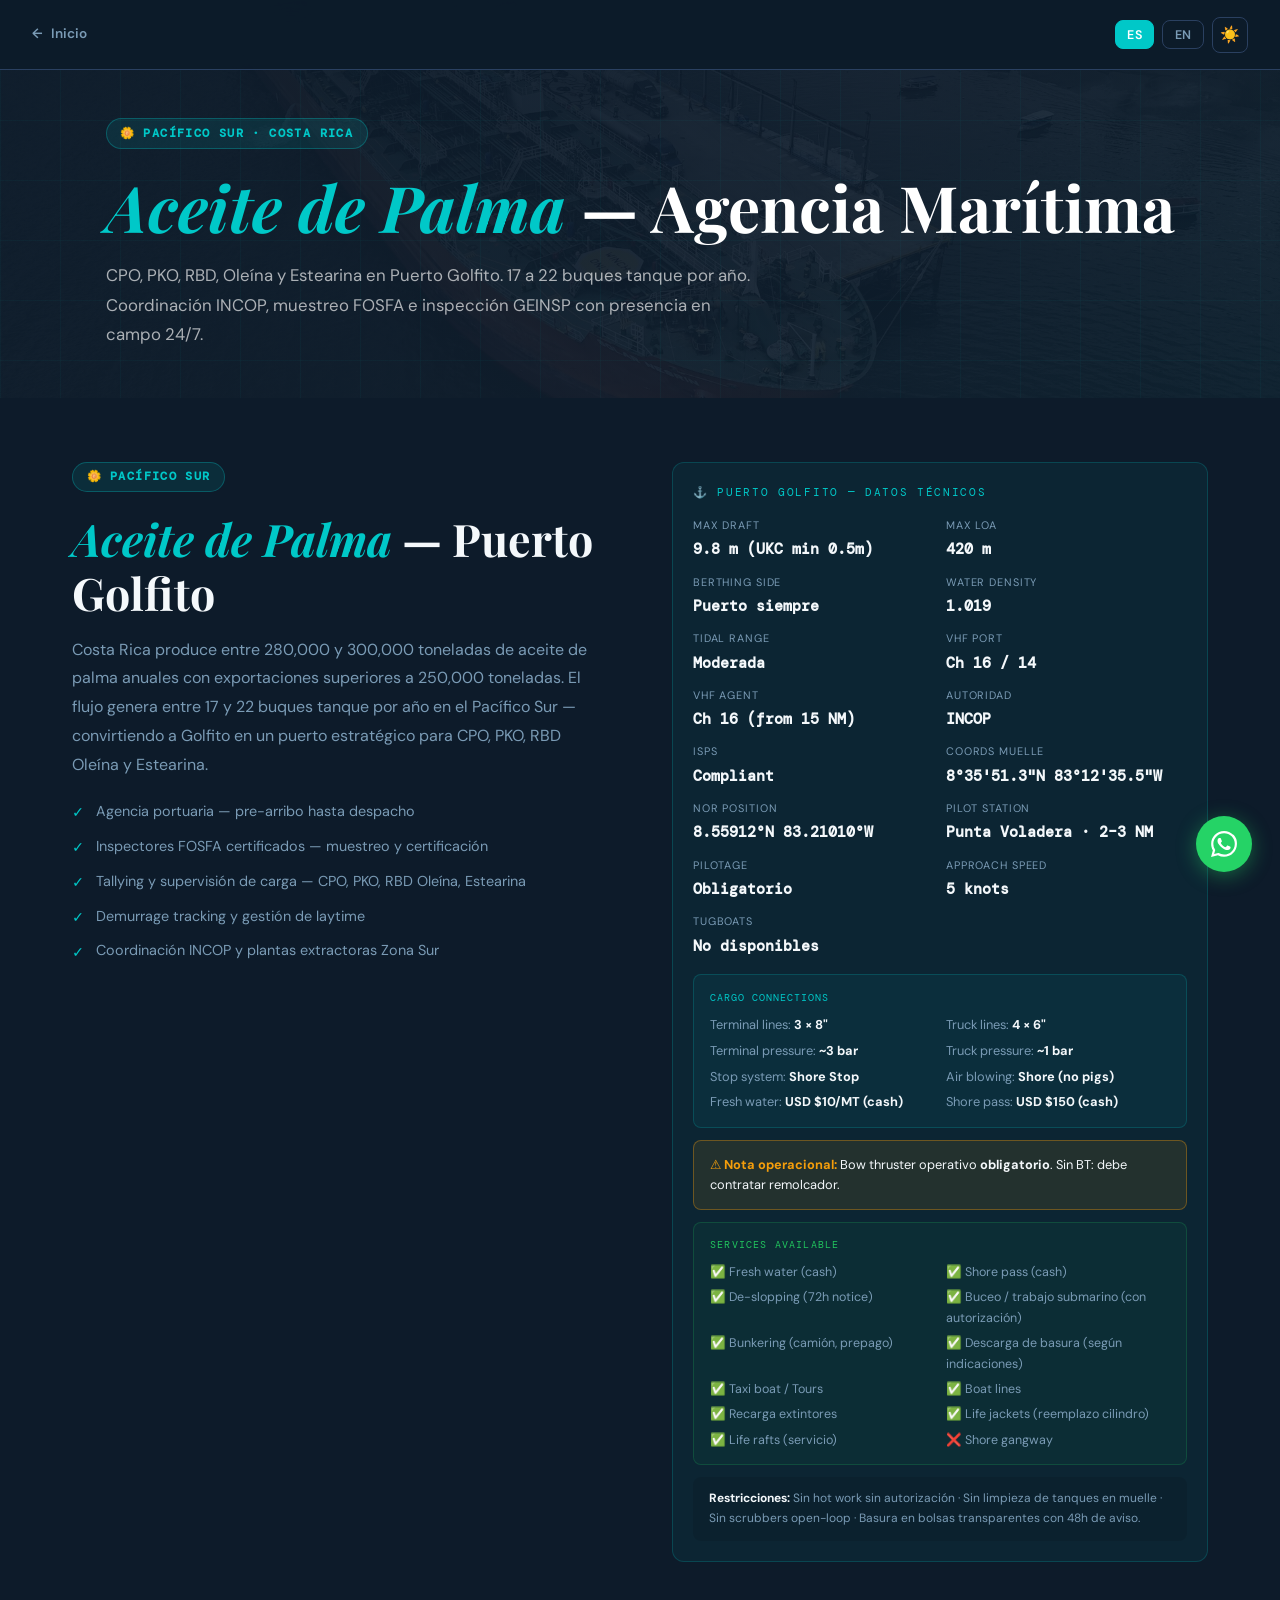
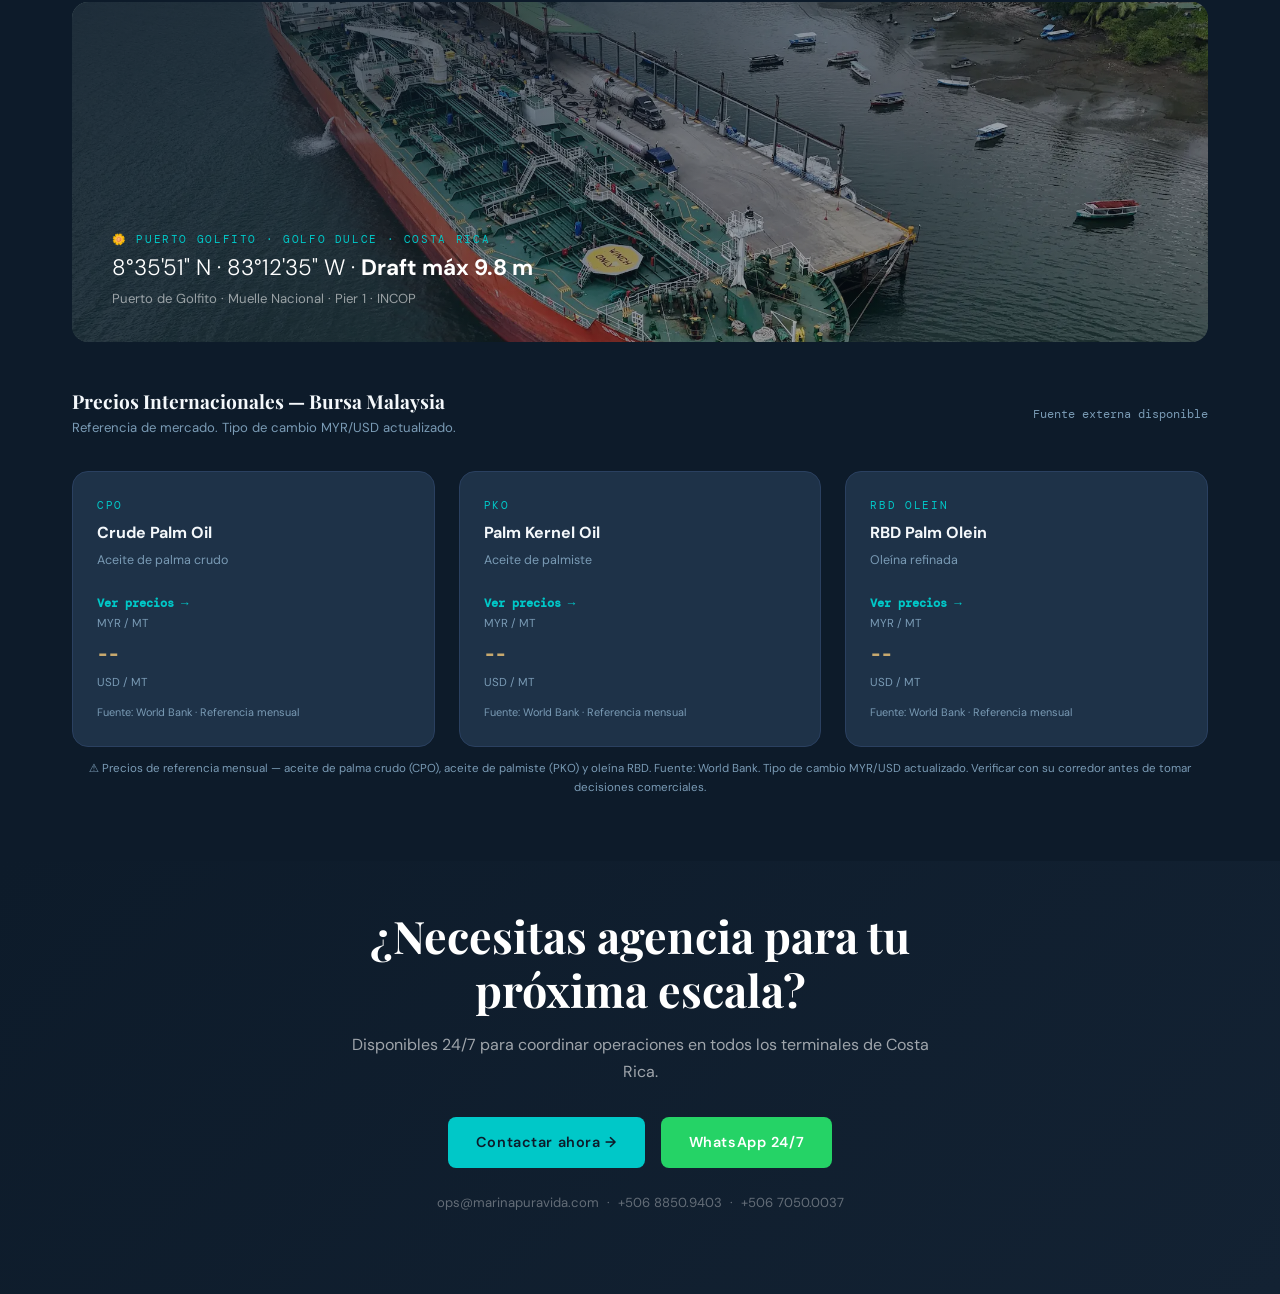
==== commit a092cada: "Add files via upload" ====
--- a/palm.html
+++ b/palm.html
@@ -164,36 +164,28 @@
           </div>
 
           <div style="margin-top:.75rem;background:rgba(245,158,11,0.1);border:1px solid rgba(245,158,11,0.35);border-radius:8px;padding:0.85rem 1rem;font-size:0.8rem;line-height:1.6;">
-            <span style="color:#F59E0B;font-weight:700;">&#9888;&#65039; <span class="es">Notas operacionales</span><span class="en">Operational notes</span>:</span>
-            <ul style="margin-top:.4rem;margin-left:1rem;color:var(--text2)">
-              <li><span class="es">Bow thruster operativo <strong>obligatorio</strong>. Sin BT: contratar remolcador.</span><span class="en">Operative bow thruster <strong>mandatory</strong>. Without BT: hire tug.</span></li>
-              <li><span class="es">Puerto susceptible a swell — registrar cierres en SOF como "Port closed due to swell".</span><span class="en">Port susceptible to swell — log closures in SOF as "Port closed due to swell".</span></li>
-              <li><span class="es">Operación multi-parcela: varios shippers, secuencia estricta, control de densidades.</span><span class="en">Multi-parcel operation: multiple shippers, strict sequence, density control.</span></li>
-              <li><span class="es">ETB estimado en muelle: ~80 horas. Muestreo: 2–4 horas.</span><span class="en">Estimated time alongside: ~80 hours. Sampling time: 2–4 hours.</span></li>
-            </ul>
-          </div>
-
-          <!-- Bathymetry -->
-          <div style="margin-top:.75rem;background:rgba(0,200,200,.04);border:1px solid rgba(0,200,200,.15);border-radius:8px;padding:.875rem 1rem;font-size:.78rem">
-            <div style="font-family:var(--font-mono);font-size:.62rem;letter-spacing:.12em;color:var(--cyan);margin-bottom:.5rem">BATHYMETRY</div>
-            <div style="display:grid;grid-template-columns:1fr 1fr;gap:.25rem .75rem;color:var(--text2)">
-              <div><span class="es">Costado muelle:</span><span class="en">Alongside berth:</span> <strong style="color:var(--text)">9.4–9.8 m</strong></div>
-              <div><span class="es">Canal de acceso:</span><span class="en">Channel approach:</span> <strong style="color:var(--text)">10.6–11.4 m</strong></div>
-              <div><span class="es">Áreas interiores:</span><span class="en">Inner areas:</span> <strong style="color:var(--text)">~8.0 m</strong></div>
-              <div>Channel Depth (LW): <strong style="color:var(--text)">~12 m</strong></div>
-            </div>
-          </div>
+            <span style="color:#F59E0B;font-weight:700;">&#9888;&#65039; <span class="es">Nota operacional</span><span class="en">Operational note</span>:</span>
+            <span class="es"> Bow thruster operativo <strong>obligatorio</strong>. Sin BT: debe contratar remolcador.</span>
+            <span class="en"> Operative bow thruster <strong>mandatory</strong>. Without BT: tug hire required.</span>
+          </div>
+
 
           <!-- Services -->
           <div style="margin-top:.75rem;background:rgba(34,197,94,.05);border:1px solid rgba(34,197,94,.2);border-radius:8px;padding:.875rem 1rem;font-size:.78rem">
             <div style="font-family:var(--font-mono);font-size:.62rem;letter-spacing:.12em;color:#22C55E;margin-bottom:.5rem">SERVICES AVAILABLE</div>
-            <div style="display:grid;grid-template-columns:1fr 1fr;gap:.25rem .75rem;color:var(--text2)">
-              <div>&#x2705; Fresh water: <strong style="color:var(--text)">USD $10/MT (cash)</strong></div>
-              <div>&#x2705; Shore pass: <strong style="color:var(--text)">USD $150 (cash)</strong></div>
-              <div>&#x2705; De-slopping: <strong style="color:var(--text)">72h notice</strong></div>
-              <div>&#x2705; Underwater work: <strong style="color:var(--text)"><span class="es">con autorización</span><span class="en">with permission</span></strong></div>
-              <div>&#x274C; Bunkering: <strong style="color:#EF4444"><span class="es">No disponible</span><span class="en">Not available</span></strong></div>
-              <div>&#x274C; Shore gangway: <strong style="color:#EF4444"><span class="es">No disponible</span><span class="en">Not available</span></strong></div>
+            <div style="display:grid;grid-template-columns:1fr 1fr;gap:.3rem .75rem;color:var(--text2)">
+              <div>&#x2705; Fresh water <span style="color:var(--muted)">(cash)</span></div>
+              <div>&#x2705; Shore pass <span style="color:var(--muted)">(cash)</span></div>
+              <div>&#x2705; De-slopping <span style="color:var(--muted)">(72h notice)</span></div>
+              <div>&#x2705; <span class="es">Buceo / trabajo submarino</span><span class="en">Underwater work</span> <span style="color:var(--muted)">(<span class="es">con autorización</span><span class="en">with permission</span>)</span></div>
+              <div>&#x2705; Bunkering <span style="color:var(--muted)">(<span class="es">camión, prepago</span><span class="en">truck, prepaid</span>)</span></div>
+              <div>&#x2705; <span class="es">Descarga de basura</span><span class="en">Garbage disposal</span> <span style="color:var(--muted)">(<span class="es">según indicaciones</span><span class="en">as directed</span>)</span></div>
+              <div>&#x2705; Taxi boat / Tours</div>
+              <div>&#x2705; Boat lines</div>
+              <div>&#x2705; <span class="es">Recarga extintores</span><span class="en">Refilling extinguishers</span></div>
+              <div>&#x2705; Life jackets <span style="color:var(--muted)">(<span class="es">reemplazo cilindro</span><span class="en">cylinder replace</span>)</span></div>
+              <div>&#x2705; Life rafts <span style="color:var(--muted)">(<span class="es">servicio</span><span class="en">service</span>)</span></div>
+              <div>&#x274C; Shore gangway</div>
             </div>
           </div>
 
@@ -205,7 +197,26 @@
           </div>
 
         </div>
-        <img src="assets/img/tanker-golfito.webp" alt="Palm oil tanker Golfito Costa Rica" style="width:100%;border-radius:12px;aspect-ratio:16/9;object-fit:cover;margin-top:1rem">
+      </div>
+    </div>
+
+    <!-- PHOTO BACKGROUND BANNER -->
+    <div style="position:relative;width:100%;height:340px;border-radius:16px;overflow:hidden;margin-top:2.5rem">
+      <img src="assets/img/tanker-golfito.webp" alt="Palm oil tanker Golfito Costa Rica"
+           style="width:100%;height:100%;object-fit:cover;object-position:center 40%">
+      <div style="position:absolute;inset:0;background:linear-gradient(135deg,rgba(13,27,42,.82) 0%,rgba(13,27,42,.45) 50%,rgba(13,27,42,.2) 100%)"></div>
+      <div style="position:absolute;inset:0;display:flex;align-items:flex-end;padding:2rem 2.5rem">
+        <div>
+          <div style="font-family:var(--font-mono);font-size:.68rem;letter-spacing:.15em;text-transform:uppercase;color:var(--cyan);margin-bottom:.4rem">&#127804; Puerto Golfito · Golfo Dulce · Costa Rica</div>
+          <div style="font-size:1.4rem;font-weight:300;color:#fff;line-height:1.2">
+            <span class="es">8°35'51" N · 83°12'35" W · <strong>Draft máx 9.8 m</strong></span>
+            <span class="en">8°35'51" N · 83°12'35" W · <strong>Max draft 9.8 m</strong></span>
+          </div>
+          <div style="font-size:.82rem;color:rgba(255,255,255,.55);margin-top:.4rem">
+            <span class="es">Puerto de Golfito · Muelle Nacional · Pier 1 · INCOP</span>
+            <span class="en">Port of Golfito · National Wharf · Pier 1 · INCOP</span>
+          </div>
+        </div>
       </div>
     </div>
 
@@ -413,28 +424,26 @@
 }
 
 async function loadPrices(){
+  var lang=document.documentElement.getAttribute('data-lang')||'es';
   try{
-    // World Bank Commodity Price API - monthly reference
-    // PPOIL = Palm Oil (USD/MT), PPOILKE = Palm Kernel Oil, POILBRE = Brent
-    var wbUrl='https://api.worldbank.org/v2/en/indicator/PCOPP?mrv=1&format=json';
-    // Use correct indicators
-    var palmUrl='https://api.worldbank.org/v2/en/indicator/PPOIL?mrv=3&format=json';
-    var brentUrl='https://api.worldbank.org/v2/en/indicator/POILBRE?mrv=3&format=json';
-
-    var myrRate=await getMyrRate();
-
-    var [palmRes,brentRes]=await Promise.all([
-      fetch(palmUrl),
-      fetch(brentUrl)
+    // World Bank PPOIL indicator via CORS proxy
+    var palmUrl='https://api.allorigins.win/raw?url='+encodeURIComponent('https://api.worldbank.org/v2/en/indicator/PPOIL?mrv=3&format=json');
+    var brentUrl='https://api.allorigins.win/raw?url='+encodeURIComponent('https://api.worldbank.org/v2/en/indicator/POILBRE?mrv=3&format=json');
+    var myrUrl='https://api.allorigins.win/raw?url='+encodeURIComponent('https://api.exchangerate-api.com/v4/latest/MYR');
+
+    var [palmRes,brentRes,myrRes]=await Promise.all([
+      fetch(palmUrl),fetch(brentUrl),fetch(myrUrl)
     ]);
     var palmData=await palmRes.json();
     var brentData=await brentRes.json();
-
-    // Extract latest non-null value
+    var myrData=await myrRes.json();
+
+    var myrRate=(myrData&&myrData.rates&&myrData.rates.USD)?myrData.rates.USD:0.213;
+
     function getLatest(data){
       if(!data||!data[1]) return null;
       for(var i=0;i<data[1].length;i++){
-        if(data[1][i].value!=null) return {val:data[1][i].value, date:data[1][i].date};
+        if(data[1][i]&&data[1][i].value!=null) return {val:data[1][i].value,date:data[1][i].date};
       }
       return null;
     }
@@ -442,38 +451,24 @@
     var palmVal=getLatest(palmData);
     var brentVal=getLatest(brentData);
 
-    var lang=document.documentElement.getAttribute('data-lang')||'es';
-
     if(palmVal){
       var usdPerMT=palmVal.val;
-      // Convert USD/MT to MYR/MT using inverse rate
       var myrPerMT=usdPerMT/myrRate;
-      var fmtMYR=Math.round(myrPerMT).toLocaleString();
-      var fmtUSD=Math.round(usdPerMT).toLocaleString();
-
-      // CPO - use palm oil price
-      var cpoMyr=document.getElementById('cpo-myr');
-      var cpoUsd=document.getElementById('cpo-usd');
-      if(cpoMyr) cpoMyr.textContent=fmtMYR;
-      if(cpoUsd) cpoUsd.textContent='USD '+fmtUSD;
-
-      // PKO typically ~30-40% higher than CPO
-      var pkoUSD=Math.round(usdPerMT*1.35);
-      var pkoMYR=Math.round(pkoUSD/myrRate);
-      var pkoMyrEl=document.getElementById('pko-myr');
-      var pkoUsdEl=document.getElementById('pko-usd');
-      if(pkoMyrEl) pkoMyrEl.textContent=pkoMYR.toLocaleString();
-      if(pkoUsdEl) pkoUsdEl.textContent='USD '+pkoUSD.toLocaleString();
-
-      // RBD Olein typically ~5-10% higher than CPO
-      var oleinUSD=Math.round(usdPerMT*1.07);
-      var oleinMYR=Math.round(oleinUSD/myrRate);
-      var oleinMyrEl=document.getElementById('olein-myr');
-      var oleinUsdEl=document.getElementById('olein-usd');
-      if(oleinMyrEl) oleinMyrEl.textContent=oleinMYR.toLocaleString();
-      if(oleinUsdEl) oleinUsdEl.textContent='USD '+oleinUSD.toLocaleString();
-
-      // Add date note
+
+      var sets=[
+        {myrId:'cpo-myr',usdId:'cpo-usd',mult:1},
+        {myrId:'pko-myr',usdId:'pko-usd',mult:1.35},
+        {myrId:'olein-myr',usdId:'olein-usd',mult:1.07}
+      ];
+      sets.forEach(function(s){
+        var usd=Math.round(usdPerMT*s.mult);
+        var myr=Math.round(usd/myrRate);
+        var em=document.getElementById(s.myrId);
+        var eu=document.getElementById(s.usdId);
+        if(em) em.textContent=myr.toLocaleString();
+        if(eu) eu.textContent='USD '+usd.toLocaleString();
+      });
+
       var u=document.getElementById('prices-updated');
       if(u) u.textContent=(lang==='es'?'Ref. mensual: ':'Monthly ref.: ')+palmVal.date;
     }
@@ -484,14 +479,13 @@
     }
 
   }catch(e){
-    console.warn('Prices error:',e);
-    // Fallback: show link to Investing.com
-    var lang=document.documentElement.getAttribute('data-lang')||'es';
-    var link='<a href="https://www.investing.com/commodities/palm-oil" target="_blank" rel="noopener" style="color:var(--cyan);font-size:.78rem;text-decoration:none;">'+(lang==='es'?'Ver en Investing.com →':'View on Investing.com →')+'</a>';
+    // Silent fallback — show external links, no console warning shown to user
+    var link='<a href="https://www.investing.com/commodities/palm-oil" target="_blank" rel="noopener" style="color:var(--cyan);font-size:.78rem;text-decoration:none;">'+(lang==='es'?'Ver precios →':'View prices →')+'</a>';
     ['cpo-myr','pko-myr','olein-myr'].forEach(function(id){
-      var el=document.getElementById(id);
-      if(el) el.innerHTML=link;
+      var el=document.getElementById(id); if(el) el.innerHTML=link;
     });
+    var u=document.getElementById('prices-updated');
+    if(u) u.textContent=lang==='es'?'Fuente externa disponible':'External source available';
   }
 }
 
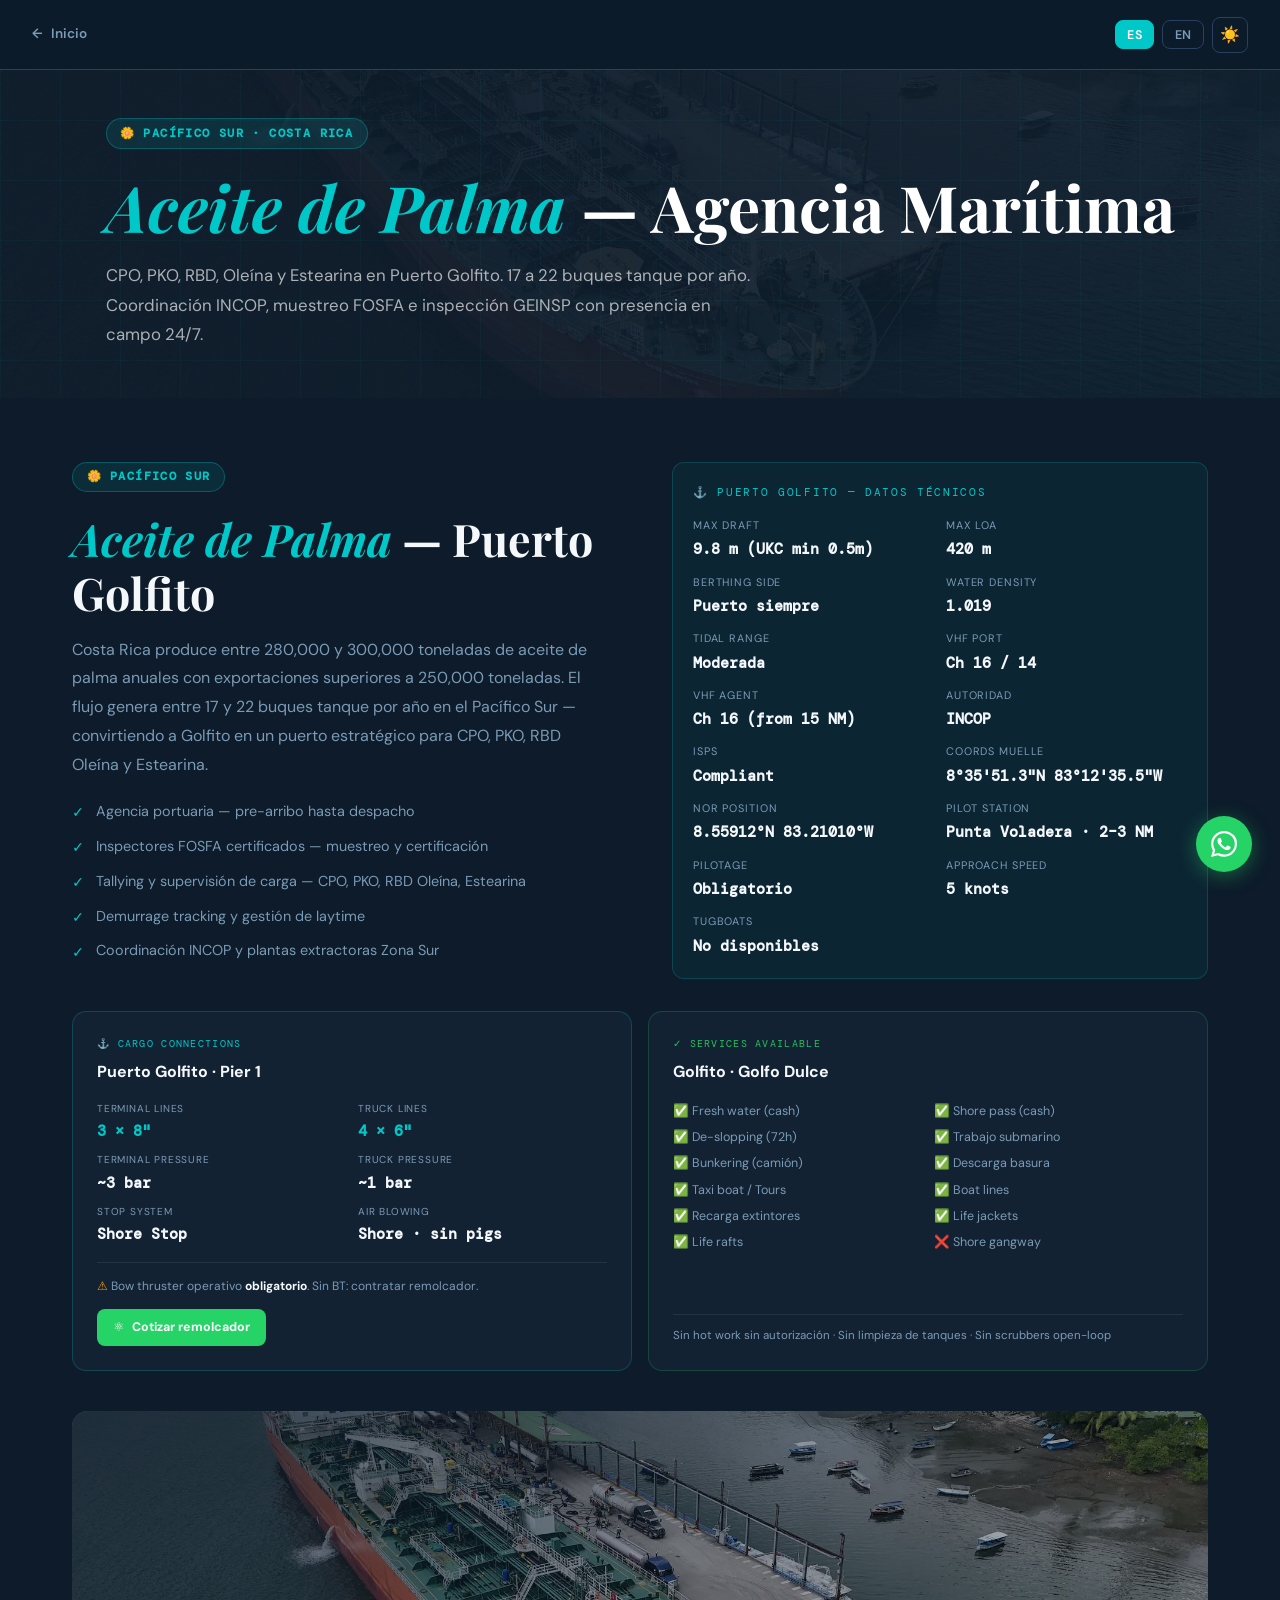
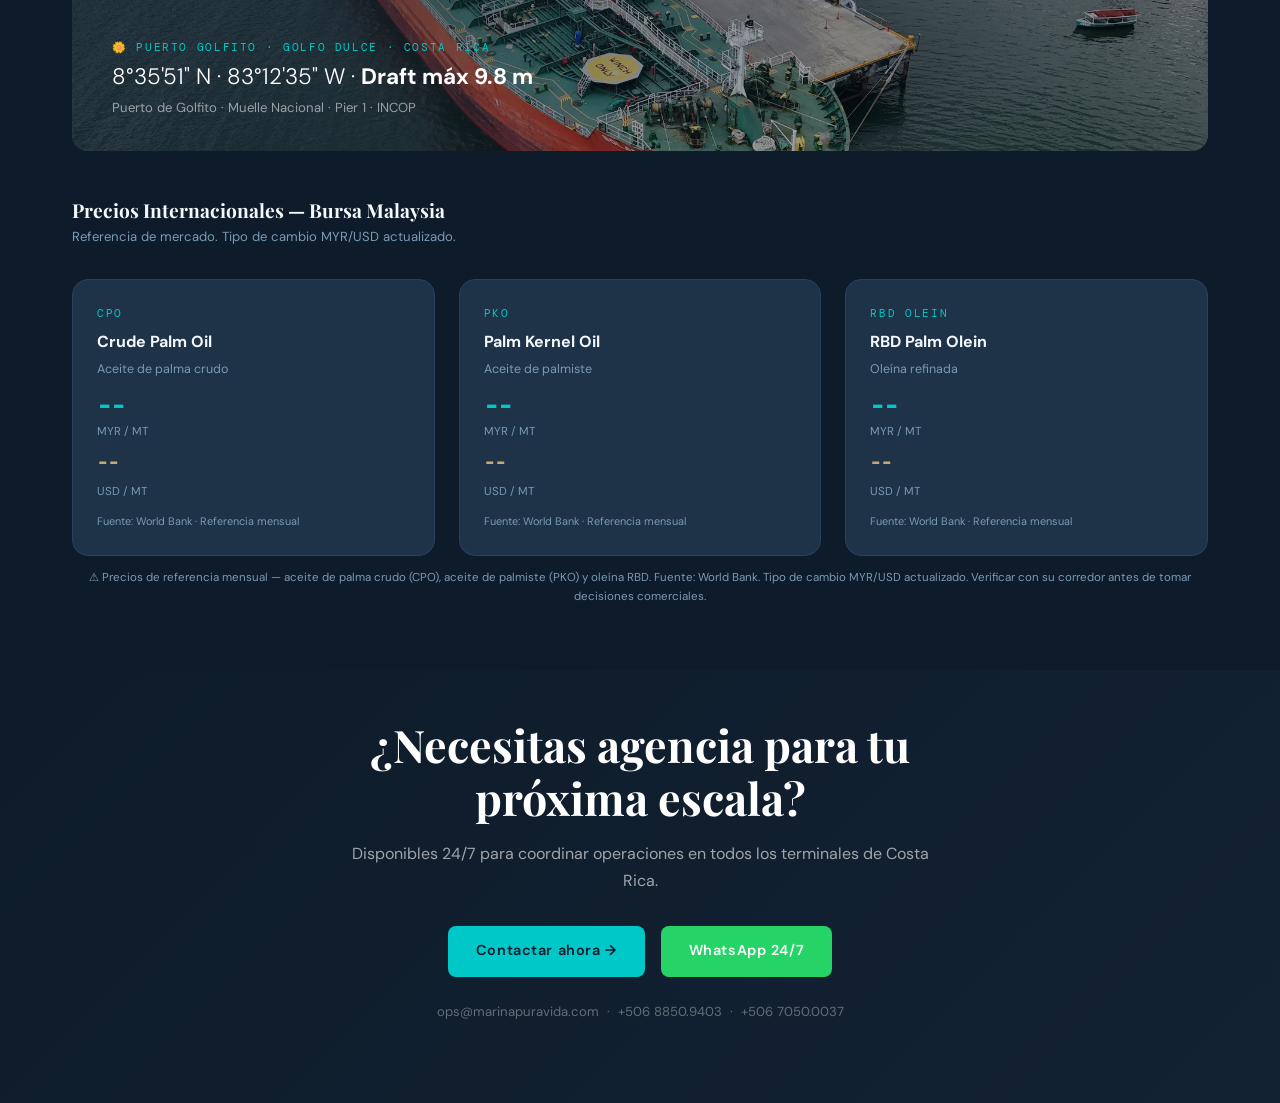
==== commit bcd9db1c: "Add files via upload" ====
--- a/palm.html
+++ b/palm.html
@@ -148,56 +148,68 @@
             <div><dt>Tugboats</dt><dd><span class="es">No disponibles</span><span class="en">Not available</span></dd></div>
           </dl>
 
-          <!-- Cargo connections -->
-          <div style="margin-top:1rem;background:rgba(0,200,200,.06);border:1px solid rgba(0,200,200,.2);border-radius:8px;padding:.875rem 1rem;font-size:.8rem;line-height:1.7">
-            <div style="font-family:var(--font-mono);font-size:.63rem;letter-spacing:.1em;color:var(--cyan);margin-bottom:.5rem">CARGO CONNECTIONS</div>
-            <div style="display:grid;grid-template-columns:1fr 1fr;gap:.25rem .75rem">
-              <div><span style="color:var(--muted)">Terminal lines:</span> <strong>3 × 8"</strong></div>
-              <div><span style="color:var(--muted)">Truck lines:</span> <strong>4 × 6"</strong></div>
-              <div><span style="color:var(--muted)">Terminal pressure:</span> <strong>~3 bar</strong></div>
-              <div><span style="color:var(--muted)">Truck pressure:</span> <strong>~1 bar</strong></div>
-              <div><span style="color:var(--muted)">Stop system:</span> <strong>Shore Stop</strong></div>
-              <div><span style="color:var(--muted)">Air blowing:</span> <strong>Shore (no pigs)</strong></div>
-              <div><span style="color:var(--muted)">Fresh water:</span> <strong>USD $10/MT (cash)</strong></div>
-              <div><span style="color:var(--muted)">Shore pass:</span> <strong>USD $150 (cash)</strong></div>
-            </div>
+        </div>
+      </div>
+    </div>
+
+    <!-- CARGO CONNECTIONS + SERVICES — side by side vcards -->
+    <div style="display:grid;grid-template-columns:1fr 1fr;gap:1rem;margin-top:2rem">
+
+      <!-- CARGO CONNECTIONS VCARD -->
+      <div style="background:var(--navy-mid,#132233);border:1px solid rgba(0,200,200,.22);border-radius:14px;padding:1.5rem;display:flex;flex-direction:column;gap:1rem">
+        <div>
+          <div style="font-family:var(--font-mono);font-size:.62rem;letter-spacing:.13em;text-transform:uppercase;color:var(--cyan);margin-bottom:.4rem">&#9875; Cargo Connections</div>
+          <div style="font-size:1rem;font-weight:700;color:var(--text)"><span class="es">Puerto Golfito · Pier 1</span><span class="en">Port Golfito · Pier 1</span></div>
+        </div>
+        <dl style="display:grid;grid-template-columns:1fr 1fr;gap:.5rem .75rem">
+          <div><dt style="font-size:.63rem;color:var(--muted);text-transform:uppercase;letter-spacing:.08em">Terminal lines</dt><dd style="font-family:var(--font-mono);font-size:.95rem;font-weight:600;color:var(--cyan);margin-top:.1rem">3 × 8"</dd></div>
+          <div><dt style="font-size:.63rem;color:var(--muted);text-transform:uppercase;letter-spacing:.08em">Truck lines</dt><dd style="font-family:var(--font-mono);font-size:.95rem;font-weight:600;color:var(--cyan);margin-top:.1rem">4 × 6"</dd></div>
+          <div><dt style="font-size:.63rem;color:var(--muted);text-transform:uppercase;letter-spacing:.08em">Terminal pressure</dt><dd style="font-family:var(--font-mono);font-size:.95rem;font-weight:600;color:var(--text);margin-top:.1rem">~3 bar</dd></div>
+          <div><dt style="font-size:.63rem;color:var(--muted);text-transform:uppercase;letter-spacing:.08em">Truck pressure</dt><dd style="font-family:var(--font-mono);font-size:.95rem;font-weight:600;color:var(--text);margin-top:.1rem">~1 bar</dd></div>
+          <div><dt style="font-size:.63rem;color:var(--muted);text-transform:uppercase;letter-spacing:.08em">Stop system</dt><dd style="font-family:var(--font-mono);font-size:.92rem;font-weight:600;color:var(--text);margin-top:.1rem">Shore Stop</dd></div>
+          <div><dt style="font-size:.63rem;color:var(--muted);text-transform:uppercase;letter-spacing:.08em">Air blowing</dt><dd style="font-family:var(--font-mono);font-size:.92rem;font-weight:600;color:var(--text);margin-top:.1rem"><span class="es">Shore · sin pigs</span><span class="en">Shore · no pigs</span></dd></div>
+        </dl>
+        <div style="border-top:1px solid rgba(255,255,255,.07);padding-top:.875rem">
+          <div style="font-size:.75rem;color:var(--text2);margin-bottom:.75rem">
+            <span style="color:#F59E0B;font-weight:700">&#9888;&#65039;</span>
+            <span class="es"> Bow thruster operativo <strong style="color:var(--text)">obligatorio</strong>. Sin BT: contratar remolcador.</span>
+            <span class="en"> Operative bow thruster <strong style="color:var(--text)">mandatory</strong>. Without BT: tug hire required.</span>
           </div>
-
-          <div style="margin-top:.75rem;background:rgba(245,158,11,0.1);border:1px solid rgba(245,158,11,0.35);border-radius:8px;padding:0.85rem 1rem;font-size:0.8rem;line-height:1.6;">
-            <span style="color:#F59E0B;font-weight:700;">&#9888;&#65039; <span class="es">Nota operacional</span><span class="en">Operational note</span>:</span>
-            <span class="es"> Bow thruster operativo <strong>obligatorio</strong>. Sin BT: debe contratar remolcador.</span>
-            <span class="en"> Operative bow thruster <strong>mandatory</strong>. Without BT: tug hire required.</span>
-          </div>
-
-
-          <!-- Services -->
-          <div style="margin-top:.75rem;background:rgba(34,197,94,.05);border:1px solid rgba(34,197,94,.2);border-radius:8px;padding:.875rem 1rem;font-size:.78rem">
-            <div style="font-family:var(--font-mono);font-size:.62rem;letter-spacing:.12em;color:#22C55E;margin-bottom:.5rem">SERVICES AVAILABLE</div>
-            <div style="display:grid;grid-template-columns:1fr 1fr;gap:.3rem .75rem;color:var(--text2)">
-              <div>&#x2705; Fresh water <span style="color:var(--muted)">(cash)</span></div>
-              <div>&#x2705; Shore pass <span style="color:var(--muted)">(cash)</span></div>
-              <div>&#x2705; De-slopping <span style="color:var(--muted)">(72h notice)</span></div>
-              <div>&#x2705; <span class="es">Buceo / trabajo submarino</span><span class="en">Underwater work</span> <span style="color:var(--muted)">(<span class="es">con autorización</span><span class="en">with permission</span>)</span></div>
-              <div>&#x2705; Bunkering <span style="color:var(--muted)">(<span class="es">camión, prepago</span><span class="en">truck, prepaid</span>)</span></div>
-              <div>&#x2705; <span class="es">Descarga de basura</span><span class="en">Garbage disposal</span> <span style="color:var(--muted)">(<span class="es">según indicaciones</span><span class="en">as directed</span>)</span></div>
-              <div>&#x2705; Taxi boat / Tours</div>
-              <div>&#x2705; Boat lines</div>
-              <div>&#x2705; <span class="es">Recarga extintores</span><span class="en">Refilling extinguishers</span></div>
-              <div>&#x2705; Life jackets <span style="color:var(--muted)">(<span class="es">reemplazo cilindro</span><span class="en">cylinder replace</span>)</span></div>
-              <div>&#x2705; Life rafts <span style="color:var(--muted)">(<span class="es">servicio</span><span class="en">service</span>)</span></div>
-              <div>&#x274C; Shore gangway</div>
-            </div>
-          </div>
-
-          <!-- Safety -->
-          <div style="margin-top:.75rem;font-size:.75rem;color:var(--text2);line-height:1.65;background:rgba(0,0,0,.1);border-radius:8px;padding:.75rem 1rem">
-            <strong style="color:var(--text)"><span class="es">Restricciones:</span><span class="en">Restrictions:</span></strong>
-            <span class="es"> Sin hot work sin autorización · Sin limpieza de tanques en muelle · Sin scrubbers open-loop · Basura en bolsas transparentes con 48h de aviso.</span>
-            <span class="en"> No hot work without authorization · No tank cleaning at berth · No open-loop scrubbers · Garbage in clear bags with 48h notice.</span>
-          </div>
-
-        </div>
-      </div>
+          <a href="https://wa.me/50688509403?text=Necesito%20cotizar%20remolcador%20Puerto%20Golfito"
+             target="_blank" rel="noopener"
+             style="display:inline-flex;align-items:center;gap:.5rem;background:#25D366;color:#fff;font-size:.78rem;font-weight:700;padding:.5rem 1rem;border-radius:8px;text-decoration:none;transition:opacity .2s"
+             onmouseover="this.style.opacity='.85'" onmouseout="this.style.opacity='1'">
+            &#9883; <span class="es">Cotizar remolcador</span><span class="en">Request tug quote</span>
+          </a>
+        </div>
+      </div>
+
+      <!-- SERVICES AVAILABLE VCARD -->
+      <div style="background:var(--navy-mid,#132233);border:1px solid rgba(34,197,94,.22);border-radius:14px;padding:1.5rem;display:flex;flex-direction:column;gap:1rem">
+        <div>
+          <div style="font-family:var(--font-mono);font-size:.62rem;letter-spacing:.13em;text-transform:uppercase;color:#22C55E;margin-bottom:.4rem">&#10003; Services Available</div>
+          <div style="font-size:1rem;font-weight:700;color:var(--text)"><span class="es">Golfito · Golfo Dulce</span><span class="en">Golfito · Golfo Dulce</span></div>
+        </div>
+        <div style="display:grid;grid-template-columns:1fr 1fr;gap:.35rem .75rem;font-size:.78rem;color:var(--text2)">
+          <div>&#x2705; Fresh water <span style="color:var(--muted)">(cash)</span></div>
+          <div>&#x2705; Shore pass <span style="color:var(--muted)">(cash)</span></div>
+          <div>&#x2705; De-slopping <span style="color:var(--muted)">(72h)</span></div>
+          <div>&#x2705; <span class="es">Trabajo submarino</span><span class="en">Underwater work</span></div>
+          <div>&#x2705; Bunkering <span style="color:var(--muted)">(<span class="es">camión</span><span class="en">truck</span>)</span></div>
+          <div>&#x2705; <span class="es">Descarga basura</span><span class="en">Garbage disposal</span></div>
+          <div>&#x2705; Taxi boat / Tours</div>
+          <div>&#x2705; Boat lines</div>
+          <div>&#x2705; <span class="es">Recarga extintores</span><span class="en">Extinguishers</span></div>
+          <div>&#x2705; Life jackets</div>
+          <div>&#x2705; Life rafts</div>
+          <div>&#x274C; Shore gangway</div>
+        </div>
+        <div style="margin-top:auto;font-size:.72rem;color:var(--muted);border-top:1px solid rgba(255,255,255,.07);padding-top:.75rem;line-height:1.6">
+          <span class="es">Sin hot work sin autorización · Sin limpieza de tanques · Sin scrubbers open-loop</span>
+          <span class="en">No hot work without authorization · No tank cleaning · No open-loop scrubbers</span>
+        </div>
+      </div>
+
     </div>
 
     <!-- PHOTO BACKGROUND BANNER -->
@@ -427,18 +439,32 @@
   var lang=document.documentElement.getAttribute('data-lang')||'es';
   try{
     // World Bank PPOIL indicator via CORS proxy
-    var palmUrl='https://api.allorigins.win/raw?url='+encodeURIComponent('https://api.worldbank.org/v2/en/indicator/PPOIL?mrv=3&format=json');
-    var brentUrl='https://api.allorigins.win/raw?url='+encodeURIComponent('https://api.worldbank.org/v2/en/indicator/POILBRE?mrv=3&format=json');
-    var myrUrl='https://api.allorigins.win/raw?url='+encodeURIComponent('https://api.exchangerate-api.com/v4/latest/MYR');
-
-    var [palmRes,brentRes,myrRes]=await Promise.all([
-      fetch(palmUrl),fetch(brentUrl),fetch(myrUrl)
-    ]);
-    var palmData=await palmRes.json();
-    var brentData=await brentRes.json();
-    var myrData=await myrRes.json();
-
-    var myrRate=(myrData&&myrData.rates&&myrData.rates.USD)?myrData.rates.USD:0.213;
+    // Try multiple CORS proxies in sequence
+    async function wbFetch(indicator){
+      var proxies=[
+        'https://corsproxy.io/?',
+        'https://api.allorigins.win/raw?url=',
+      ];
+      var target='https://api.worldbank.org/v2/en/indicator/'+indicator+'?mrv=3&format=json';
+      for(var p of proxies){
+        try{
+          var r=await fetch(p+(p.includes('allorigins')?encodeURIComponent(target):encodeURIComponent(target)));
+          if(!r.ok) continue;
+          var d=await r.json();
+          if(Array.isArray(d)&&d[1]) return d;
+        }catch(e){}
+      }
+      return null;
+    }
+
+    var myrRate=0.213;
+    try{
+      var mr=await fetch('https://open.er-api.com/v6/latest/MYR');
+      var md=await mr.json();
+      if(md&&md.rates&&md.rates.USD) myrRate=md.rates.USD;
+    }catch(e){}
+
+    var [palmData,brentData]=await Promise.all([wbFetch('PPOIL'),wbFetch('POILBRE')]);
 
     function getLatest(data){
       if(!data||!data[1]) return null;
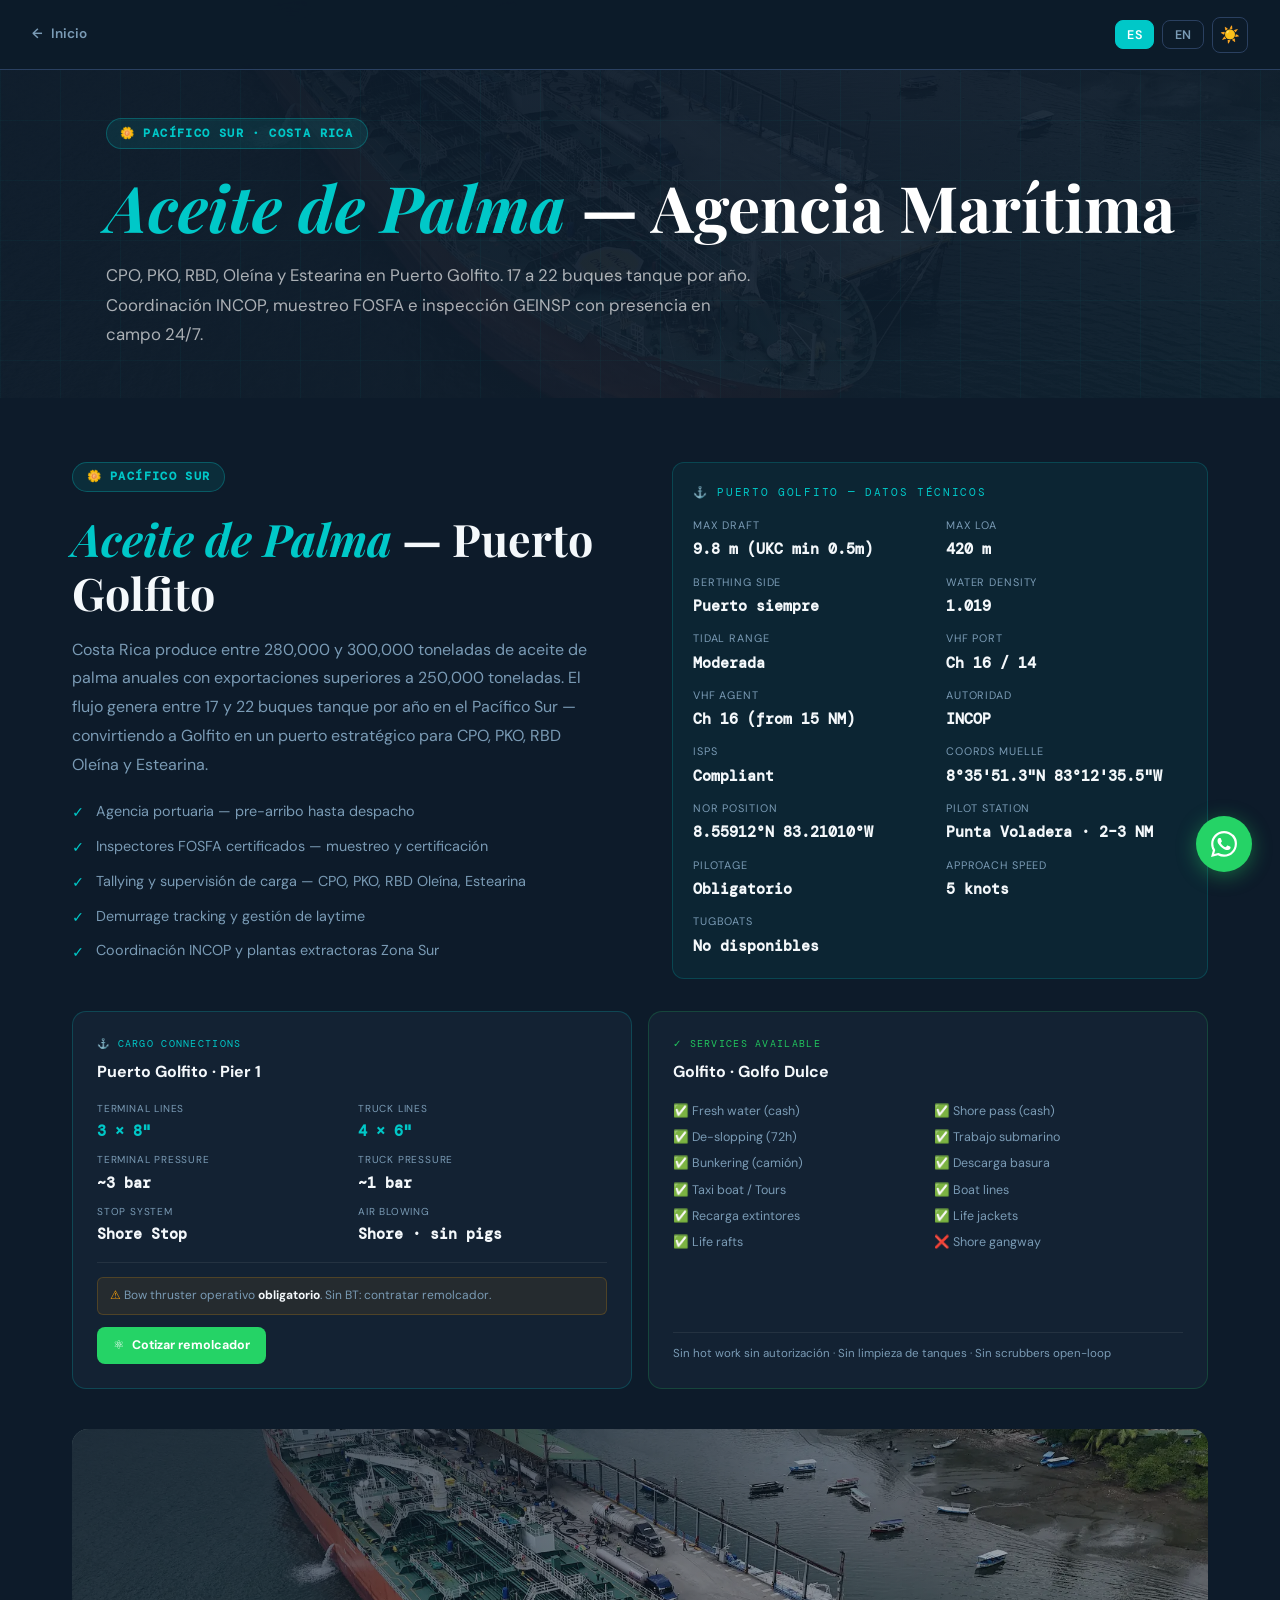
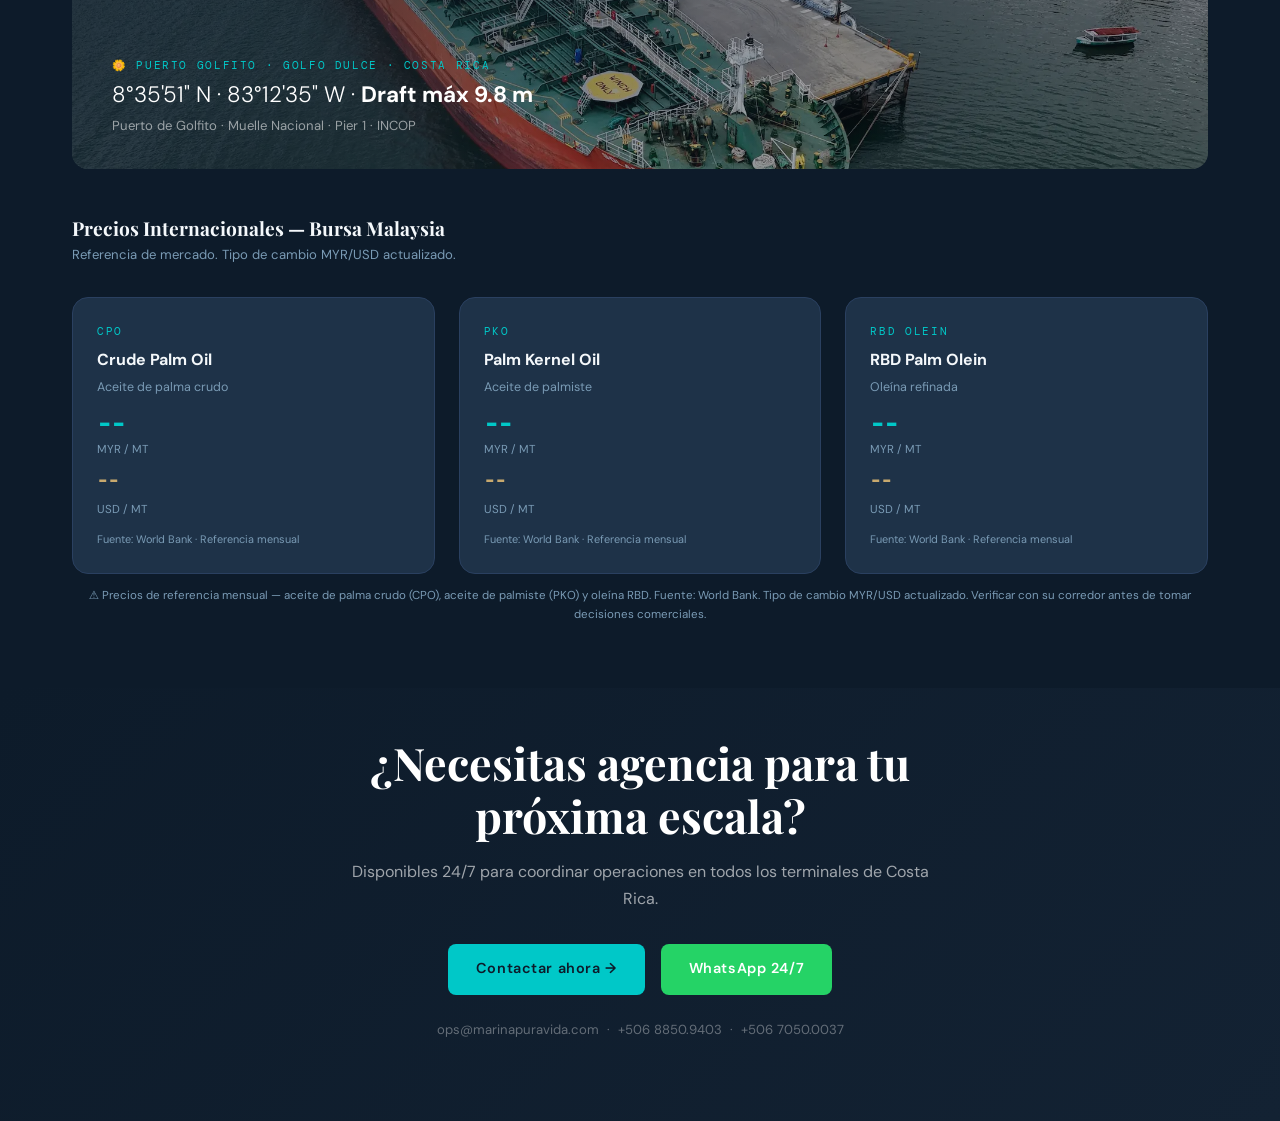
==== commit a92d9174: "Add files via upload" ====
--- a/palm.html
+++ b/palm.html
@@ -88,7 +88,23 @@
     [data-theme="light"] .sw-coords{color:#4d6a80}
     [data-theme="light"] .sw-widget{background:#fff;border-color:rgba(0,0,0,.1)}
     [data-theme="light"] .sw-card{color:var(--cyan-dark)}
-    </style>
+  
+    /* ── Cargo + Services vcards light mode ── */
+    [data-theme="light"] .cargo-card,
+    [data-theme="light"] .services-card {
+      background: #fff !important;
+      border-color: rgba(0,0,0,.12) !important;
+    }
+    [data-theme="light"] .cargo-card dt,
+    [data-theme="light"] .services-card .svc-lbl { color: #4d6a80 !important; }
+    [data-theme="light"] .cargo-card dd { color: #0D1B2A !important; }
+    [data-theme="light"] .cargo-card .cargo-title,
+    [data-theme="light"] .services-card .svc-title { color: #0D1B2A !important; }
+    [data-theme="light"] .cargo-sep { border-top-color: rgba(0,0,0,.1) !important; }
+    [data-theme="light"] .cargo-note { color: #92400e !important; background: rgba(245,158,11,.08) !important; border-color: rgba(245,158,11,.3) !important; }
+    [data-theme="light"] .svc-items { color: #3a5a78 !important; }
+    [data-theme="light"] .svc-footer { color: #4d6a80 !important; border-top-color: rgba(0,0,0,.1) !important; }
+  </style>
 </head>
 <body>
 
@@ -156,10 +172,10 @@
     <div style="display:grid;grid-template-columns:1fr 1fr;gap:1rem;margin-top:2rem">
 
       <!-- CARGO CONNECTIONS VCARD -->
-      <div style="background:var(--navy-mid,#132233);border:1px solid rgba(0,200,200,.22);border-radius:14px;padding:1.5rem;display:flex;flex-direction:column;gap:1rem">
+      <div class="cargo-card" style="background:var(--navy-mid,#132233);border:1px solid rgba(0,200,200,.22);border-radius:14px;padding:1.5rem;display:flex;flex-direction:column;gap:1rem">
         <div>
           <div style="font-family:var(--font-mono);font-size:.62rem;letter-spacing:.13em;text-transform:uppercase;color:var(--cyan);margin-bottom:.4rem">&#9875; Cargo Connections</div>
-          <div style="font-size:1rem;font-weight:700;color:var(--text)"><span class="es">Puerto Golfito · Pier 1</span><span class="en">Port Golfito · Pier 1</span></div>
+          <div class="cargo-title" style="font-size:1rem;font-weight:700;color:var(--text)"><span class="es">Puerto Golfito · Pier 1</span><span class="en">Port Golfito · Pier 1</span></div>
         </div>
         <dl style="display:grid;grid-template-columns:1fr 1fr;gap:.5rem .75rem">
           <div><dt style="font-size:.63rem;color:var(--muted);text-transform:uppercase;letter-spacing:.08em">Terminal lines</dt><dd style="font-family:var(--font-mono);font-size:.95rem;font-weight:600;color:var(--cyan);margin-top:.1rem">3 × 8"</dd></div>
@@ -169,8 +185,8 @@
           <div><dt style="font-size:.63rem;color:var(--muted);text-transform:uppercase;letter-spacing:.08em">Stop system</dt><dd style="font-family:var(--font-mono);font-size:.92rem;font-weight:600;color:var(--text);margin-top:.1rem">Shore Stop</dd></div>
           <div><dt style="font-size:.63rem;color:var(--muted);text-transform:uppercase;letter-spacing:.08em">Air blowing</dt><dd style="font-family:var(--font-mono);font-size:.92rem;font-weight:600;color:var(--text);margin-top:.1rem"><span class="es">Shore · sin pigs</span><span class="en">Shore · no pigs</span></dd></div>
         </dl>
-        <div style="border-top:1px solid rgba(255,255,255,.07);padding-top:.875rem">
-          <div style="font-size:.75rem;color:var(--text2);margin-bottom:.75rem">
+        <div class="cargo-sep" style="border-top:1px solid rgba(255,255,255,.07);padding-top:.875rem">
+          <div class="cargo-note" style="font-size:.75rem;color:var(--text2);margin-bottom:.75rem;padding:.5rem .75rem;border-radius:6px;background:rgba(245,158,11,.08);border:1px solid rgba(245,158,11,.2)">
             <span style="color:#F59E0B;font-weight:700">&#9888;&#65039;</span>
             <span class="es"> Bow thruster operativo <strong style="color:var(--text)">obligatorio</strong>. Sin BT: contratar remolcador.</span>
             <span class="en"> Operative bow thruster <strong style="color:var(--text)">mandatory</strong>. Without BT: tug hire required.</span>
@@ -185,12 +201,12 @@
       </div>
 
       <!-- SERVICES AVAILABLE VCARD -->
-      <div style="background:var(--navy-mid,#132233);border:1px solid rgba(34,197,94,.22);border-radius:14px;padding:1.5rem;display:flex;flex-direction:column;gap:1rem">
+      <div class="services-card" style="background:var(--navy-mid,#132233);border:1px solid rgba(34,197,94,.22);border-radius:14px;padding:1.5rem;display:flex;flex-direction:column;gap:1rem">
         <div>
           <div style="font-family:var(--font-mono);font-size:.62rem;letter-spacing:.13em;text-transform:uppercase;color:#22C55E;margin-bottom:.4rem">&#10003; Services Available</div>
-          <div style="font-size:1rem;font-weight:700;color:var(--text)"><span class="es">Golfito · Golfo Dulce</span><span class="en">Golfito · Golfo Dulce</span></div>
-        </div>
-        <div style="display:grid;grid-template-columns:1fr 1fr;gap:.35rem .75rem;font-size:.78rem;color:var(--text2)">
+          <div class="svc-title" style="font-size:1rem;font-weight:700;color:var(--text)"><span class="es">Golfito · Golfo Dulce</span><span class="en">Golfito · Golfo Dulce</span></div>
+        </div>
+        <div class="svc-items" style="display:grid;grid-template-columns:1fr 1fr;gap:.35rem .75rem;font-size:.78rem;color:var(--text2)">
           <div>&#x2705; Fresh water <span style="color:var(--muted)">(cash)</span></div>
           <div>&#x2705; Shore pass <span style="color:var(--muted)">(cash)</span></div>
           <div>&#x2705; De-slopping <span style="color:var(--muted)">(72h)</span></div>
@@ -204,7 +220,7 @@
           <div>&#x2705; Life rafts</div>
           <div>&#x274C; Shore gangway</div>
         </div>
-        <div style="margin-top:auto;font-size:.72rem;color:var(--muted);border-top:1px solid rgba(255,255,255,.07);padding-top:.75rem;line-height:1.6">
+        <div class="svc-footer" style="margin-top:auto;font-size:.72rem;color:var(--muted);border-top:1px solid rgba(255,255,255,.07);padding-top:.75rem;line-height:1.6">
           <span class="es">Sin hot work sin autorización · Sin limpieza de tanques · Sin scrubbers open-loop</span>
           <span class="en">No hot work without authorization · No tank cleaning · No open-loop scrubbers</span>
         </div>
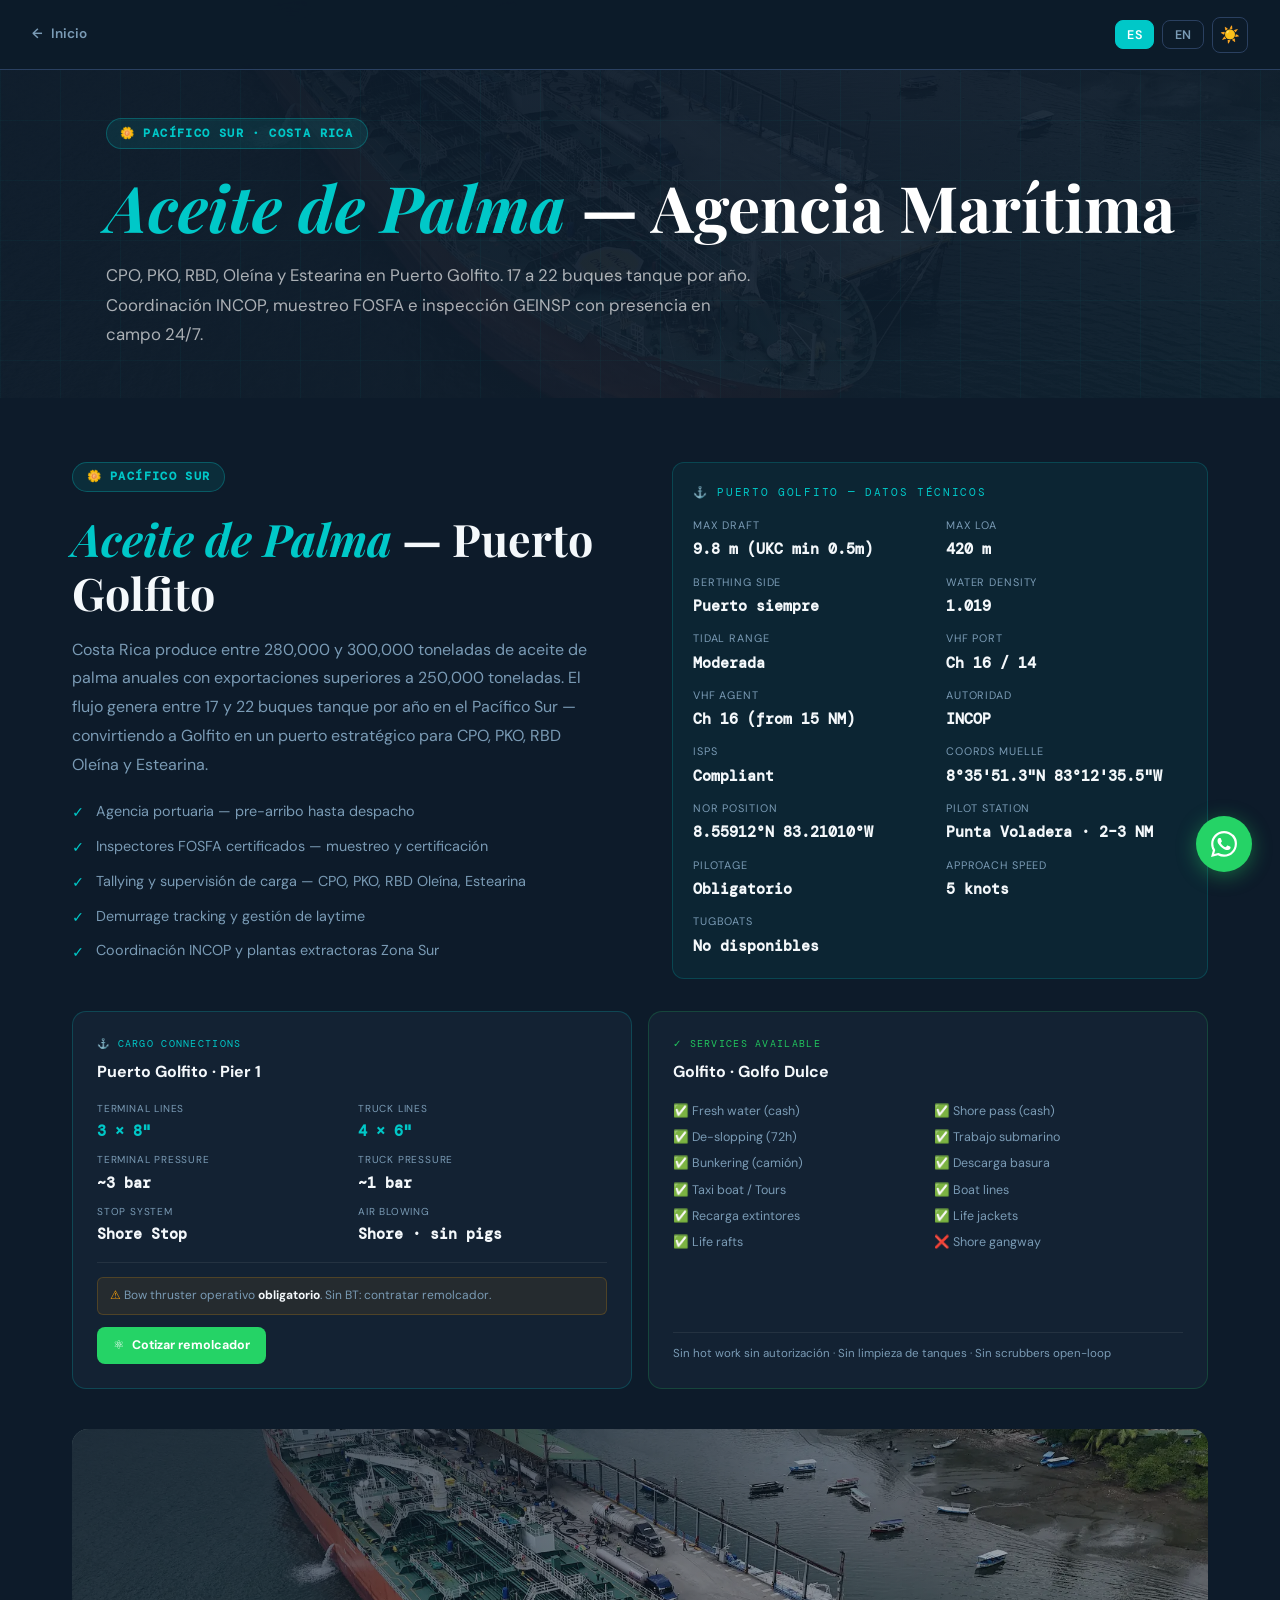
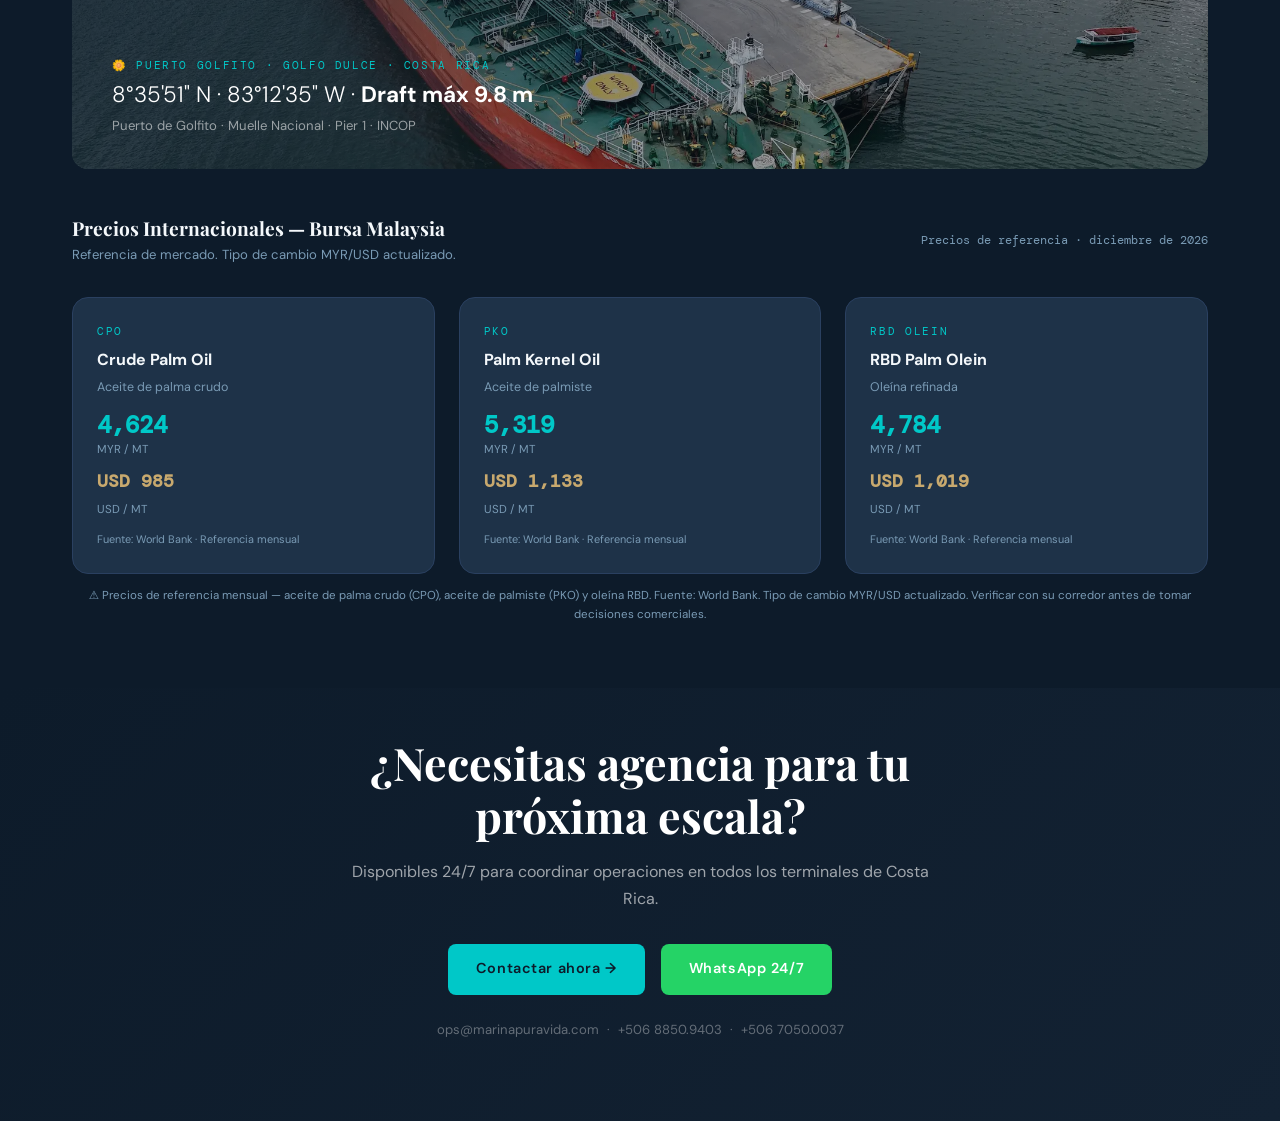
==== commit f0d05130: "Add files via upload" ====
--- a/palm.html
+++ b/palm.html
@@ -453,81 +453,85 @@
 
 async function loadPrices(){
   var lang=document.documentElement.getAttribute('data-lang')||'es';
+
+  // Precios de referencia — actualizar mensualmente
+  var refCPOusd = 985;   // CPO USD/MT (Banco Mundial Q1 2026)
+
+  // Tipo de cambio MYR/USD — intentar obtener en tiempo real
+  var myrRate = 0.213;
+  var rateOk = false;
   try{
-    // World Bank PPOIL indicator via CORS proxy
-    // Try multiple CORS proxies in sequence
-    async function wbFetch(indicator){
-      var proxies=[
-        'https://corsproxy.io/?',
-        'https://api.allorigins.win/raw?url=',
-      ];
-      var target='https://api.worldbank.org/v2/en/indicator/'+indicator+'?mrv=3&format=json';
-      for(var p of proxies){
-        try{
-          var r=await fetch(p+(p.includes('allorigins')?encodeURIComponent(target):encodeURIComponent(target)));
-          if(!r.ok) continue;
-          var d=await r.json();
-          if(Array.isArray(d)&&d[1]) return d;
-        }catch(e){}
+    var rr=await fetch('https://open.er-api.com/v6/latest/MYR');
+    var rd=await rr.json();
+    if(rd&&rd.rates&&rd.rates.USD){ myrRate=rd.rates.USD; rateOk=true; }
+  }catch(e){}
+
+  // Intentar obtener precio real desde Banco Mundial vía proxy
+  var proxySuccess=false;
+  var proxies=['https://corsproxy.io/?','https://api.allorigins.win/raw?url='];
+  var target='https://api.worldbank.org/v2/en/indicator/PPOIL?mrv=3&format=json';
+  for(var p of proxies){
+    try{
+      var r=await fetch(p+encodeURIComponent(target));
+      if(!r.ok) continue;
+      var d=await r.json();
+      if(Array.isArray(d)&&d[1]){
+        for(var i=0;i<d[1].length;i++){
+          if(d[1][i]&&d[1][i].value!=null){
+            refCPOusd=d[1][i].value;
+            proxySuccess=true;
+            break;
+          }
+        }
       }
-      return null;
+      if(proxySuccess) break;
+    }catch(e){}
+  }
+
+  // Calcular y mostrar precios
+  var sets=[
+    {myrId:'cpo-myr',  usdId:'cpo-usd',   mult:1},
+    {myrId:'pko-myr',  usdId:'pko-usd',   mult:1.15},
+    {myrId:'olein-myr',usdId:'olein-usd', mult:1.035}
+  ];
+  sets.forEach(function(s){
+    var usd=Math.round(refCPOusd*s.mult);
+    var myr=Math.round(usd/myrRate);
+    var em=document.getElementById(s.myrId);
+    var eu=document.getElementById(s.usdId);
+    if(em) em.textContent=myr.toLocaleString();
+    if(eu) eu.textContent='USD '+usd.toLocaleString();
+  });
+
+  var now=new Date();
+  var fechaStr=now.toLocaleDateString('es-CR',{year:'numeric',month:'long'});
+  var u=document.getElementById('prices-updated');
+  if(u){
+    if(proxySuccess){
+      u.textContent=(lang==='es'?'Fuente: World Bank · ':'Source: World Bank · ')+fechaStr;
+    } else {
+      u.textContent=(lang==='es'?'Precios de referencia · ':'Reference prices · ')+fechaStr;
     }
-
-    var myrRate=0.213;
+  }
+
+  // Brent vía proxy
+  var brentData=null;
+  for(var pb of proxies){
     try{
-      var mr=await fetch('https://open.er-api.com/v6/latest/MYR');
-      var md=await mr.json();
-      if(md&&md.rates&&md.rates.USD) myrRate=md.rates.USD;
+      var rb=await fetch(pb+encodeURIComponent('https://api.worldbank.org/v2/en/indicator/POILBRE?mrv=3&format=json'));
+      if(!rb.ok) continue;
+      var db=await rb.json();
+      if(Array.isArray(db)&&db[1]){ brentData=db; break; }
     }catch(e){}
-
-    var [palmData,brentData]=await Promise.all([wbFetch('PPOIL'),wbFetch('POILBRE')]);
-
-    function getLatest(data){
-      if(!data||!data[1]) return null;
-      for(var i=0;i<data[1].length;i++){
-        if(data[1][i]&&data[1][i].value!=null) return {val:data[1][i].value,date:data[1][i].date};
+  }
+  if(brentData){
+    for(var j=0;j<brentData[1].length;j++){
+      if(brentData[1][j]&&brentData[1][j].value!=null){
+        var bEl=document.getElementById('brent-usd');
+        if(bEl) bEl.textContent=brentData[1][j].value.toFixed(2);
+        break;
       }
-      return null;
     }
-
-    var palmVal=getLatest(palmData);
-    var brentVal=getLatest(brentData);
-
-    if(palmVal){
-      var usdPerMT=palmVal.val;
-      var myrPerMT=usdPerMT/myrRate;
-
-      var sets=[
-        {myrId:'cpo-myr',usdId:'cpo-usd',mult:1},
-        {myrId:'pko-myr',usdId:'pko-usd',mult:1.35},
-        {myrId:'olein-myr',usdId:'olein-usd',mult:1.07}
-      ];
-      sets.forEach(function(s){
-        var usd=Math.round(usdPerMT*s.mult);
-        var myr=Math.round(usd/myrRate);
-        var em=document.getElementById(s.myrId);
-        var eu=document.getElementById(s.usdId);
-        if(em) em.textContent=myr.toLocaleString();
-        if(eu) eu.textContent='USD '+usd.toLocaleString();
-      });
-
-      var u=document.getElementById('prices-updated');
-      if(u) u.textContent=(lang==='es'?'Ref. mensual: ':'Monthly ref.: ')+palmVal.date;
-    }
-
-    if(brentVal){
-      var brentEl=document.getElementById('brent-usd');
-      if(brentEl) brentEl.textContent=brentVal.val.toFixed(2);
-    }
-
-  }catch(e){
-    // Silent fallback — show external links, no console warning shown to user
-    var link='<a href="https://www.investing.com/commodities/palm-oil" target="_blank" rel="noopener" style="color:var(--cyan);font-size:.78rem;text-decoration:none;">'+(lang==='es'?'Ver precios →':'View prices →')+'</a>';
-    ['cpo-myr','pko-myr','olein-myr'].forEach(function(id){
-      var el=document.getElementById(id); if(el) el.innerHTML=link;
-    });
-    var u=document.getElementById('prices-updated');
-    if(u) u.textContent=lang==='es'?'Fuente externa disponible':'External source available';
   }
 }
 
